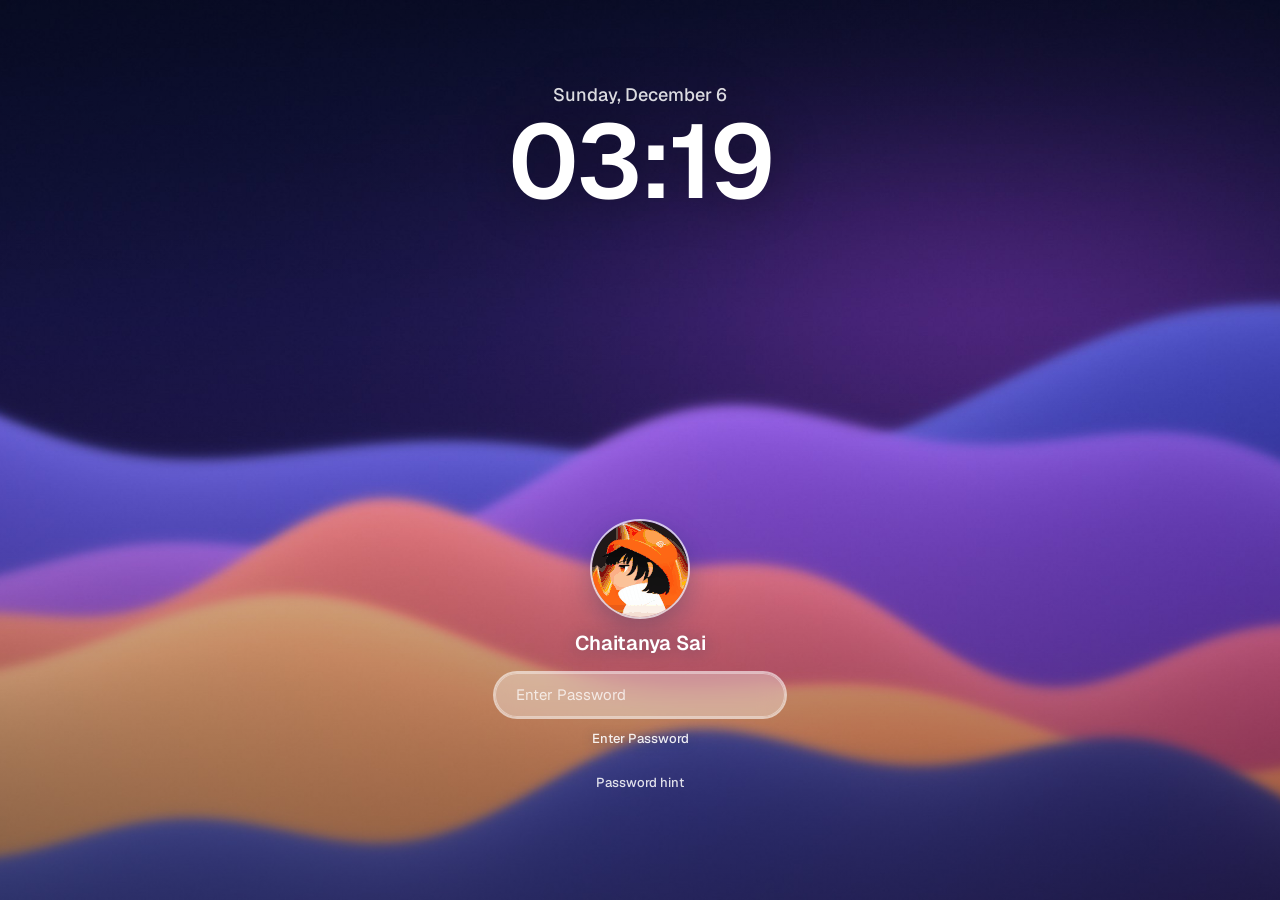
==== track/index.html @ 224be50e "Add a private /track analytics page for the case study and prototype A tracker on the case study and" ====
<!doctype html>
<html lang="en">
  <head>
    <meta charset="UTF-8" />
    <meta name="viewport" content="width=device-width, initial-scale=1.0" />
    <meta name="robots" content="noindex, nofollow" />
    <title>Vroom stats</title>
    <link rel="icon" type="image/svg+xml" href="/assets/brand/favicon.svg" />
    <script type="module" crossorigin src="/track/assets/index-8QdK7JLA.js"></script>
    <link rel="stylesheet" crossorigin href="/track/assets/index-Cb0Qw09s.css">
  </head>
  <body>
    <div id="root"></div>
  </body>
</html>
---- track/assets/index-Cb0Qw09s.css ----
@font-face{font-family:Geist Variable;font-style:normal;font-display:swap;font-weight:100 900;src:url(/track/assets/geist-cyrillic-ext-wght-normal-DjL33-gN.woff2)format("woff2-variations");unicode-range:U+460-52F,U+1C80-1C8A,U+20B4,U+2DE0-2DFF,U+A640-A69F,U+FE2E-FE2F}@font-face{font-family:Geist Variable;font-style:normal;font-display:swap;font-weight:100 900;src:url(/track/assets/geist-cyrillic-wght-normal-BEAKL7Jp.woff2)format("woff2-variations");unicode-range:U+301,U+400-45F,U+490-491,U+4B0-4B1,U+2116}@font-face{font-family:Geist Variable;font-style:normal;font-display:swap;font-weight:100 900;src:url(/track/assets/geist-vietnamese-wght-normal-6IgcOCM7.woff2)format("woff2-variations");unicode-range:U+102-103,U+110-111,U+128-129,U+168-169,U+1A0-1A1,U+1AF-1B0,U+300-301,U+303-304,U+308-309,U+323,U+329,U+1EA0-1EF9,U+20AB}@font-face{font-family:Geist Variable;font-style:normal;font-display:swap;font-weight:100 900;src:url(/track/assets/geist-latin-ext-wght-normal-DC-KSUi6.woff2)format("woff2-variations");unicode-range:U+100-2BA,U+2BD-2C5,U+2C7-2CC,U+2CE-2D7,U+2DD-2FF,U+304,U+308,U+329,U+1D00-1DBF,U+1E00-1E9F,U+1EF2-1EFF,U+2020,U+20A0-20AB,U+20AD-20C0,U+2113,U+2C60-2C7F,U+A720-A7FF}@font-face{font-family:Geist Variable;font-style:normal;font-display:swap;font-weight:100 900;src:url(/track/assets/geist-latin-wght-normal-BgDaEnEv.woff2)format("woff2-variations");unicode-range:U+??,U+131,U+152-153,U+2BB-2BC,U+2C6,U+2DA,U+2DC,U+304,U+308,U+329,U+2000-206F,U+20AC,U+2122,U+2191,U+2193,U+2212,U+2215,U+FEFF,U+FFFD}@layer properties{@supports (((-webkit-hyphens:none)) and (not (margin-trim:inline))) or ((-moz-orient:inline) and (not (color:rgb(from red r g b)))){*,:before,:after,::backdrop{--tw-border-spacing-x:0;--tw-border-spacing-y:0;--tw-translate-x:0;--tw-translate-y:0;--tw-translate-z:0;--tw-space-y-reverse:0;--tw-border-style:solid;--tw-leading:initial;--tw-font-weight:initial;--tw-tracking:initial;--tw-ordinal:initial;--tw-slashed-zero:initial;--tw-numeric-figure:initial;--tw-numeric-spacing:initial;--tw-numeric-fraction:initial;--tw-shadow:0 0 #0000;--tw-shadow-color:initial;--tw-shadow-alpha:100%;--tw-inset-shadow:0 0 #0000;--tw-inset-shadow-color:initial;--tw-inset-shadow-alpha:100%;--tw-ring-color:initial;--tw-ring-shadow:0 0 #0000;--tw-inset-ring-color:initial;--tw-inset-ring-shadow:0 0 #0000;--tw-ring-inset:initial;--tw-ring-offset-width:0px;--tw-ring-offset-color:#fff;--tw-ring-offset-shadow:0 0 #0000;--tw-blur:initial;--tw-brightness:initial;--tw-contrast:initial;--tw-grayscale:initial;--tw-hue-rotate:initial;--tw-invert:initial;--tw-opacity:initial;--tw-saturate:initial;--tw-sepia:initial;--tw-drop-shadow:initial;--tw-drop-shadow-color:initial;--tw-drop-shadow-alpha:100%;--tw-drop-shadow-size:initial;--tw-backdrop-blur:initial;--tw-backdrop-brightness:initial;--tw-backdrop-contrast:initial;--tw-backdrop-grayscale:initial;--tw-backdrop-hue-rotate:initial;--tw-backdrop-invert:initial;--tw-backdrop-opacity:initial;--tw-backdrop-saturate:initial;--tw-backdrop-sepia:initial;--tw-duration:initial;--tw-scale-x:1;--tw-scale-y:1;--tw-scale-z:1}}}@layer theme{:root,:host{--font-mono:ui-monospace, SFMono-Regular, Menlo, Monaco, Consolas, "Liberation Mono", "Courier New", monospace;--color-amber-50:oklch(98.7% .022 95.277);--color-amber-700:oklch(55.5% .163 48.998);--color-emerald-50:oklch(97.9% .021 166.113);--color-emerald-500:oklch(69.6% .17 162.48);--color-emerald-600:oklch(59.6% .145 163.225);--color-emerald-700:oklch(50.8% .118 165.612);--color-blue-50:oklch(97% .014 254.604);--color-blue-700:oklch(48.8% .243 264.376);--color-rose-50:oklch(96.9% .015 12.422);--color-rose-700:oklch(51.4% .222 16.935);--color-black:#000;--color-white:#fff;--spacing:.25rem;--container-xl:36rem;--text-sm:.875rem;--text-sm--line-height:calc(1.25 / .875);--text-lg:1.125rem;--text-lg--line-height:calc(1.75 / 1.125);--text-xl:1.25rem;--text-xl--line-height:calc(1.75 / 1.25);--font-weight-normal:400;--font-weight-medium:500;--font-weight-semibold:600;--font-weight-bold:700;--tracking-tight:-.025em;--leading-tight:1.25;--leading-snug:1.375;--leading-relaxed:1.625;--radius-2xl:1rem;--animate-spin:spin 1s linear infinite;--animate-pulse:pulse 2s cubic-bezier(.4, 0, .6, 1) infinite;--blur-md:12px;--default-transition-duration:.15s;--default-transition-timing-function:cubic-bezier(.4, 0, .2, 1);--default-font-family:"Geist Variable", Inter, system-ui, sans-serif;--default-mono-font-family:var(--font-mono)}}@layer base{*,:after,:before,::backdrop{box-sizing:border-box;border:0 solid;margin:0;padding:0}::file-selector-button{box-sizing:border-box;border:0 solid;margin:0;padding:0}html,:host{-webkit-text-size-adjust:100%;tab-size:4;line-height:1.5;font-family:var(--default-font-family,-apple-system, BlinkMacSystemFont, "Segoe UI", Roboto, "Helvetica Neue", "Noto Sans", Arial, sans-serif, "Apple Color Emoji", "Segoe UI Emoji", "Segoe UI Symbol", "Noto Color Emoji");font-feature-settings:var(--default-font-feature-settings,normal);font-variation-settings:var(--default-font-variation-settings,normal);-webkit-tap-highlight-color:transparent}hr{height:0;color:inherit;border-top-width:1px}abbr:where([title]){-webkit-text-decoration:underline dotted;text-decoration:underline dotted}h1,h2,h3,h4,h5,h6{font-size:inherit;font-weight:inherit}a{color:inherit;-webkit-text-decoration:inherit;-webkit-text-decoration:inherit;-webkit-text-decoration:inherit;-webkit-text-decoration:inherit;text-decoration:inherit}b,strong{font-weight:bolder}code,kbd,samp,pre{font-family:var(--default-mono-font-family,ui-monospace, SFMono-Regular, Menlo, Monaco, Consolas, "Liberation Mono", "Courier New", monospace);font-feature-settings:var(--default-mono-font-feature-settings,normal);font-variation-settings:var(--default-mono-font-variation-settings,normal);font-size:1em}small{font-size:80%}sub,sup{vertical-align:baseline;font-size:75%;line-height:0;position:relative}sub{bottom:-.25em}sup{top:-.5em}table{text-indent:0;border-color:inherit;border-collapse:collapse}:-moz-focusring:where(:not(iframe)){outline:auto}progress{vertical-align:baseline}summary{display:list-item}ol,ul,menu{list-style:none}img,svg,video,canvas,audio,iframe,embed,object{vertical-align:middle;display:block}img,video{max-width:100%;height:auto}button,input,select,optgroup,textarea{font:inherit;font-feature-settings:inherit;font-variation-settings:inherit;letter-spacing:inherit;color:inherit;opacity:1;background-color:#0000;border-radius:0}::file-selector-button{font:inherit;font-feature-settings:inherit;font-variation-settings:inherit;letter-spacing:inherit;color:inherit;opacity:1;background-color:#0000;border-radius:0}:where(select:is([multiple],[size])) optgroup{font-weight:bolder}:where(select:is([multiple],[size])) optgroup option{padding-inline-start:20px}::file-selector-button{margin-inline-end:4px}::placeholder{opacity:1}@supports (not ((-webkit-appearance:-apple-pay-button))) or (contain-intrinsic-size:1px){::placeholder{color:currentColor}@supports (color:color-mix(in lab, red, red)){::placeholder{color:color-mix(in oklab, currentcolor 50%, transparent)}}}textarea{resize:vertical}::-webkit-search-decoration{-webkit-appearance:none}::-webkit-date-and-time-value{min-height:1lh;text-align:inherit}::-webkit-datetime-edit{display:inline-flex}::-webkit-datetime-edit-fields-wrapper{padding:0}::-webkit-datetime-edit{padding-block:0}::-webkit-datetime-edit-year-field{padding-block:0}::-webkit-datetime-edit-month-field{padding-block:0}::-webkit-datetime-edit-day-field{padding-block:0}::-webkit-datetime-edit-hour-field{padding-block:0}::-webkit-datetime-edit-minute-field{padding-block:0}::-webkit-datetime-edit-second-field{padding-block:0}::-webkit-datetime-edit-millisecond-field{padding-block:0}::-webkit-datetime-edit-meridiem-field{padding-block:0}::-webkit-calendar-picker-indicator{line-height:1}:-moz-ui-invalid{box-shadow:none}button,input:where([type=button],[type=reset],[type=submit]){appearance:button}::file-selector-button{appearance:button}::-webkit-inner-spin-button{height:auto}::-webkit-outer-spin-button{height:auto}[hidden]:where(:not([hidden=until-found])){display:none!important}*{border-color:var(--border)}body{background-color:var(--background);color:var(--foreground);-webkit-font-smoothing:antialiased;-moz-osx-font-smoothing:grayscale}}@layer components;@layer utilities{.pointer-events-none{pointer-events:none}.visible{visibility:visible}.absolute{position:absolute}.fixed{position:fixed}.relative{position:relative}.sticky{position:sticky}.inset-0{inset:0}.inset-x-0{inset-inline:0}.inset-x-2{inset-inline:calc(var(--spacing) * 2)}.inset-y-0{inset-block:0}.-top-2{top:calc(var(--spacing) * -2)}.top-0{top:0}.top-1\.5{top:calc(var(--spacing) * 1.5)}.-right-1{right:calc(var(--spacing) * -1)}.right-0{right:0}.right-1\.5{right:calc(var(--spacing) * 1.5)}.-bottom-1{bottom:calc(var(--spacing) * -1)}.-bottom-px{bottom:-1px}.-left-\[21px\]{left:-21px}.z-10{z-index:10}.z-\[500\]{z-index:500}.z-\[1000\]{z-index:1000}.-mx-2{margin-inline:calc(var(--spacing) * -2)}.mx-auto{margin-inline:auto}.mt-0\.5{margin-top:calc(var(--spacing) * .5)}.mt-1{margin-top:var(--spacing)}.mt-1\.5{margin-top:calc(var(--spacing) * 1.5)}.mt-2{margin-top:calc(var(--spacing) * 2)}.mt-2\.5{margin-top:calc(var(--spacing) * 2.5)}.mt-3{margin-top:calc(var(--spacing) * 3)}.mt-4{margin-top:calc(var(--spacing) * 4)}.mt-5{margin-top:calc(var(--spacing) * 5)}.mt-6{margin-top:calc(var(--spacing) * 6)}.mt-\[9vh\]{margin-top:9vh}.mt-auto{margin-top:auto}.mr-2{margin-right:calc(var(--spacing) * 2)}.mr-auto{margin-right:auto}.mb-1{margin-bottom:var(--spacing)}.mb-3{margin-bottom:calc(var(--spacing) * 3)}.mb-4{margin-bottom:calc(var(--spacing) * 4)}.mb-\[12vh\]{margin-bottom:12vh}.ml-1{margin-left:var(--spacing)}.ml-auto{margin-left:auto}.block{display:block}.flex{display:flex}.grid{display:grid}.hidden{display:none}.inline-flex{display:inline-flex}.inline-grid{display:inline-grid}.size-2{width:calc(var(--spacing) * 2);height:calc(var(--spacing) * 2)}.size-2\.5{width:calc(var(--spacing) * 2.5);height:calc(var(--spacing) * 2.5)}.size-3{width:calc(var(--spacing) * 3);height:calc(var(--spacing) * 3)}.size-3\.5{width:calc(var(--spacing) * 3.5);height:calc(var(--spacing) * 3.5)}.size-4{width:calc(var(--spacing) * 4);height:calc(var(--spacing) * 4)}.size-5{width:calc(var(--spacing) * 5);height:calc(var(--spacing) * 5)}.size-6{width:calc(var(--spacing) * 6);height:calc(var(--spacing) * 6)}.size-7{width:calc(var(--spacing) * 7);height:calc(var(--spacing) * 7)}.size-8{width:calc(var(--spacing) * 8);height:calc(var(--spacing) * 8)}.size-9{width:calc(var(--spacing) * 9);height:calc(var(--spacing) * 9)}.size-11{width:calc(var(--spacing) * 11);height:calc(var(--spacing) * 11)}.size-24{width:calc(var(--spacing) * 24);height:calc(var(--spacing) * 24)}.h-0\.5{height:calc(var(--spacing) * .5)}.h-1\.5{height:calc(var(--spacing) * 1.5)}.h-2{height:calc(var(--spacing) * 2)}.h-2\.5{height:calc(var(--spacing) * 2.5)}.h-6{height:calc(var(--spacing) * 6)}.h-7{height:calc(var(--spacing) * 7)}.h-9{height:calc(var(--spacing) * 9)}.h-11{height:calc(var(--spacing) * 11)}.h-44{height:calc(var(--spacing) * 44)}.h-\[380px\]{height:380px}.h-dvh{height:100dvh}.h-full{height:100%}.min-h-10{min-height:calc(var(--spacing) * 10)}.min-h-dvh{min-height:100dvh}.w-5{width:calc(var(--spacing) * 5)}.w-7{width:calc(var(--spacing) * 7)}.w-11{width:calc(var(--spacing) * 11)}.w-16{width:calc(var(--spacing) * 16)}.w-\[38\%\]{width:38%}.w-full{width:100%}.max-w-\[150px\]{max-width:150px}.max-w-\[290px\]{max-width:290px}.max-w-\[1240px\]{max-width:1240px}.max-w-xl{max-width:var(--container-xl)}.min-w-0{min-width:0}.min-w-5{min-width:calc(var(--spacing) * 5)}.min-w-12{min-width:calc(var(--spacing) * 12)}.flex-1{flex:1}.shrink-0{flex-shrink:0}.border-separate{border-collapse:separate}.border-spacing-\[3px\]{--tw-border-spacing-x:3px;--tw-border-spacing-y:3px;border-spacing:var(--tw-border-spacing-x) var(--tw-border-spacing-y)}.-translate-x-1\/2{--tw-translate-x:calc(calc(1 / 2 * 100%) * -1);translate:var(--tw-translate-x) var(--tw-translate-y)}.translate-x-0{--tw-translate-x:0px;translate:var(--tw-translate-x) var(--tw-translate-y)}.translate-x-full{--tw-translate-x:100%;translate:var(--tw-translate-x) var(--tw-translate-y)}.animate-pulse{animation:var(--animate-pulse)}.animate-spin{animation:var(--animate-spin)}.cursor-default{cursor:default}.cursor-pointer{cursor:pointer}.\[scrollbar-width\:none\]{scrollbar-width:none}.grid-cols-2{grid-template-columns:repeat(2,minmax(0,1fr))}.grid-cols-3{grid-template-columns:repeat(3,minmax(0,1fr))}.flex-col{flex-direction:column}.flex-wrap{flex-wrap:wrap}.place-items-center{place-items:center}.items-baseline{align-items:baseline}.items-center{align-items:center}.items-end{align-items:flex-end}.items-start{align-items:flex-start}.justify-between{justify-content:space-between}.gap-0\.5{gap:calc(var(--spacing) * .5)}.gap-1{gap:var(--spacing)}.gap-1\.5{gap:calc(var(--spacing) * 1.5)}.gap-2{gap:calc(var(--spacing) * 2)}.gap-2\.5{gap:calc(var(--spacing) * 2.5)}.gap-3{gap:calc(var(--spacing) * 3)}.gap-5{gap:calc(var(--spacing) * 5)}.gap-\[2px\]{gap:2px}:where(.space-y-0\.5>:not(:last-child)){--tw-space-y-reverse:0;margin-block-start:calc(calc(var(--spacing) * .5) * var(--tw-space-y-reverse));margin-block-end:calc(calc(var(--spacing) * .5) * calc(1 - var(--tw-space-y-reverse)))}:where(.space-y-3>:not(:last-child)){--tw-space-y-reverse:0;margin-block-start:calc(calc(var(--spacing) * 3) * var(--tw-space-y-reverse));margin-block-end:calc(calc(var(--spacing) * 3) * calc(1 - var(--tw-space-y-reverse)))}:where(.space-y-5>:not(:last-child)){--tw-space-y-reverse:0;margin-block-start:calc(calc(var(--spacing) * 5) * var(--tw-space-y-reverse));margin-block-end:calc(calc(var(--spacing) * 5) * calc(1 - var(--tw-space-y-reverse)))}:where(.space-y-6>:not(:last-child)){--tw-space-y-reverse:0;margin-block-start:calc(calc(var(--spacing) * 6) * var(--tw-space-y-reverse));margin-block-end:calc(calc(var(--spacing) * 6) * calc(1 - var(--tw-space-y-reverse)))}.gap-x-3{column-gap:calc(var(--spacing) * 3)}.gap-x-4{column-gap:calc(var(--spacing) * 4)}.gap-x-6{column-gap:calc(var(--spacing) * 6)}.gap-y-1{row-gap:var(--spacing)}.gap-y-3{row-gap:calc(var(--spacing) * 3)}.truncate{text-overflow:ellipsis;white-space:nowrap;overflow:hidden}.overflow-hidden{overflow:hidden}.overflow-x-auto{overflow-x:auto}.overflow-y-auto{overflow-y:auto}.rounded-2xl{border-radius:var(--radius-2xl)}.rounded-\[4px\]{border-radius:4px}.rounded-full{border-radius:2147483647px}.rounded-lg{border-radius:var(--radius)}.rounded-md{border-radius:calc(var(--radius) - 2px)}.rounded-sm{border-radius:calc(var(--radius) - 4px)}.rounded-xl{border-radius:calc(var(--radius) + 4px)}.rounded-t-\[4px\]{border-top-left-radius:4px;border-top-right-radius:4px}.border{border-style:var(--tw-border-style);border-width:1px}.border-2{border-style:var(--tw-border-style);border-width:2px}.border-t{border-top-style:var(--tw-border-style);border-top-width:1px}.border-r{border-right-style:var(--tw-border-style);border-right-width:1px}.border-b{border-bottom-style:var(--tw-border-style);border-bottom-width:1px}.border-l{border-left-style:var(--tw-border-style);border-left-width:1px}.border-dashed{--tw-border-style:dashed;border-style:dashed}.border-background{border-color:var(--background)}.border-border\/60{border-color:var(--border)}@supports (color:color-mix(in lab, red, red)){.border-border\/60{border-color:color-mix(in oklab, var(--border) 60%, transparent)}}.border-border\/70{border-color:var(--border)}@supports (color:color-mix(in lab, red, red)){.border-border\/70{border-color:color-mix(in oklab, var(--border) 70%, transparent)}}.border-border\/80{border-color:var(--border)}@supports (color:color-mix(in lab, red, red)){.border-border\/80{border-color:color-mix(in oklab, var(--border) 80%, transparent)}}.border-white\/30{border-color:#ffffff4d}@supports (color:color-mix(in lab, red, red)){.border-white\/30{border-color:color-mix(in oklab, var(--color-white) 30%, transparent)}}.border-white\/40{border-color:#fff6}@supports (color:color-mix(in lab, red, red)){.border-white\/40{border-color:color-mix(in oklab, var(--color-white) 40%, transparent)}}.bg-\[\#eaf2fc\]{background-color:#eaf2fc}.bg-\[\#eef2f7\]{background-color:#eef2f7}.bg-amber-50{background-color:var(--color-amber-50)}.bg-background,.bg-background\/85{background-color:var(--background)}@supports (color:color-mix(in lab, red, red)){.bg-background\/85{background-color:color-mix(in oklab, var(--background) 85%, transparent)}}.bg-black\/30{background-color:#0000004d}@supports (color:color-mix(in lab, red, red)){.bg-black\/30{background-color:color-mix(in oklab, var(--color-black) 30%, transparent)}}.bg-blue-50{background-color:var(--color-blue-50)}.bg-card{background-color:var(--card)}.bg-emerald-50{background-color:var(--color-emerald-50)}.bg-emerald-500{background-color:var(--color-emerald-500)}.bg-foreground{background-color:var(--foreground)}.bg-muted{background-color:var(--muted)}.bg-muted-foreground\/40{background-color:var(--muted-foreground)}@supports (color:color-mix(in lab, red, red)){.bg-muted-foreground\/40{background-color:color-mix(in oklab, var(--muted-foreground) 40%, transparent)}}.bg-muted\/60{background-color:var(--muted)}@supports (color:color-mix(in lab, red, red)){.bg-muted\/60{background-color:color-mix(in oklab, var(--muted) 60%, transparent)}}.bg-muted\/70{background-color:var(--muted)}@supports (color:color-mix(in lab, red, red)){.bg-muted\/70{background-color:color-mix(in oklab, var(--muted) 70%, transparent)}}.bg-rose-50{background-color:var(--color-rose-50)}.bg-white\/15{background-color:#ffffff26}@supports (color:color-mix(in lab, red, red)){.bg-white\/15{background-color:color-mix(in oklab, var(--color-white) 15%, transparent)}}.bg-white\/20{background-color:#fff3}@supports (color:color-mix(in lab, red, red)){.bg-white\/20{background-color:color-mix(in oklab, var(--color-white) 20%, transparent)}}.bg-white\/25{background-color:#ffffff40}@supports (color:color-mix(in lab, red, red)){.bg-white\/25{background-color:color-mix(in oklab, var(--color-white) 25%, transparent)}}.bg-white\/40{background-color:#fff6}@supports (color:color-mix(in lab, red, red)){.bg-white\/40{background-color:color-mix(in oklab, var(--color-white) 40%, transparent)}}.object-cover{object-fit:cover}.p-0\.5{padding:calc(var(--spacing) * .5)}.p-4{padding:calc(var(--spacing) * 4)}.p-5{padding:calc(var(--spacing) * 5)}.px-1{padding-inline:var(--spacing)}.px-1\.5{padding-inline:calc(var(--spacing) * 1.5)}.px-2{padding-inline:calc(var(--spacing) * 2)}.px-2\.5{padding-inline:calc(var(--spacing) * 2.5)}.px-3{padding-inline:calc(var(--spacing) * 3)}.px-4{padding-inline:calc(var(--spacing) * 4)}.px-5{padding-inline:calc(var(--spacing) * 5)}.px-6{padding-inline:calc(var(--spacing) * 6)}.py-0\.5{padding-block:calc(var(--spacing) * .5)}.py-1{padding-block:var(--spacing)}.py-1\.5{padding-block:calc(var(--spacing) * 1.5)}.py-2{padding-block:calc(var(--spacing) * 2)}.py-2\.5{padding-block:calc(var(--spacing) * 2.5)}.py-3{padding-block:calc(var(--spacing) * 3)}.py-4{padding-block:calc(var(--spacing) * 4)}.py-6{padding-block:calc(var(--spacing) * 6)}.py-8{padding-block:calc(var(--spacing) * 8)}.pt-1{padding-top:var(--spacing)}.pt-2{padding-top:calc(var(--spacing) * 2)}.pt-4{padding-top:calc(var(--spacing) * 4)}.pt-5{padding-top:calc(var(--spacing) * 5)}.pr-1{padding-right:var(--spacing)}.pr-2{padding-right:calc(var(--spacing) * 2)}.pr-3{padding-right:calc(var(--spacing) * 3)}.pr-12{padding-right:calc(var(--spacing) * 12)}.pb-2\.5{padding-bottom:calc(var(--spacing) * 2.5)}.pb-4{padding-bottom:calc(var(--spacing) * 4)}.pb-6{padding-bottom:calc(var(--spacing) * 6)}.pb-7{padding-bottom:calc(var(--spacing) * 7)}.pl-3{padding-left:calc(var(--spacing) * 3)}.pl-4{padding-left:calc(var(--spacing) * 4)}.pl-5{padding-left:calc(var(--spacing) * 5)}.pl-9{padding-left:calc(var(--spacing) * 9)}.pl-\[2px\]{padding-left:2px}.text-center{text-align:center}.text-left{text-align:left}.text-right{text-align:right}.text-lg{font-size:var(--text-lg);line-height:var(--tw-leading,var(--text-lg--line-height))}.text-sm{font-size:var(--text-sm);line-height:var(--tw-leading,var(--text-sm--line-height))}.text-xl{font-size:var(--text-xl);line-height:var(--tw-leading,var(--text-xl--line-height))}.text-\[11\.5px\]{font-size:11.5px}.text-\[11px\]{font-size:11px}.text-\[12\.5px\]{font-size:12.5px}.text-\[12px\]{font-size:12px}.text-\[13\.5px\]{font-size:13.5px}.text-\[13px\]{font-size:13px}.text-\[14\.5px\]{font-size:14.5px}.text-\[14px\]{font-size:14px}.text-\[15px\]{font-size:15px}.text-\[16px\]{font-size:16px}.text-\[17px\]{font-size:17px}.text-\[18px\]{font-size:18px}.text-\[22px\]{font-size:22px}.text-\[28px\]{font-size:28px}.text-\[44px\]{font-size:44px}.text-\[84px\]{font-size:84px}.leading-none{--tw-leading:1;line-height:1}.leading-relaxed{--tw-leading:var(--leading-relaxed);line-height:var(--leading-relaxed)}.leading-snug{--tw-leading:var(--leading-snug);line-height:var(--leading-snug)}.leading-tight{--tw-leading:var(--leading-tight);line-height:var(--leading-tight)}.font-bold{--tw-font-weight:var(--font-weight-bold);font-weight:var(--font-weight-bold)}.font-medium{--tw-font-weight:var(--font-weight-medium);font-weight:var(--font-weight-medium)}.font-normal{--tw-font-weight:var(--font-weight-normal);font-weight:var(--font-weight-normal)}.font-semibold{--tw-font-weight:var(--font-weight-semibold);font-weight:var(--font-weight-semibold)}.tracking-\[-0\.04em\]{--tw-tracking:-.04em;letter-spacing:-.04em}.tracking-tight{--tw-tracking:var(--tracking-tight);letter-spacing:var(--tracking-tight)}.break-words{overflow-wrap:break-word}.whitespace-nowrap{white-space:nowrap}.text-\[\#1c5cab\]{color:#1c5cab}.text-amber-700{color:var(--color-amber-700)}.text-background,.text-background\/70{color:var(--background)}@supports (color:color-mix(in lab, red, red)){.text-background\/70{color:color-mix(in oklab, var(--background) 70%, transparent)}}.text-blue-700{color:var(--color-blue-700)}.text-emerald-600{color:var(--color-emerald-600)}.text-emerald-700{color:var(--color-emerald-700)}.text-foreground,.text-foreground\/80{color:var(--foreground)}@supports (color:color-mix(in lab, red, red)){.text-foreground\/80{color:color-mix(in oklab, var(--foreground) 80%, transparent)}}.text-muted-foreground,.text-muted-foreground\/50{color:var(--muted-foreground)}@supports (color:color-mix(in lab, red, red)){.text-muted-foreground\/50{color:color-mix(in oklab, var(--muted-foreground) 50%, transparent)}}.text-rose-700{color:var(--color-rose-700)}.text-white{color:var(--color-white)}.text-white\/85{color:#ffffffd9}@supports (color:color-mix(in lab, red, red)){.text-white\/85{color:color-mix(in oklab, var(--color-white) 85%, transparent)}}.text-white\/90{color:#ffffffe6}@supports (color:color-mix(in lab, red, red)){.text-white\/90{color:color-mix(in oklab, var(--color-white) 90%, transparent)}}.tabular-nums{--tw-numeric-spacing:tabular-nums;font-variant-numeric:var(--tw-ordinal,) var(--tw-slashed-zero,) var(--tw-numeric-figure,) var(--tw-numeric-spacing,) var(--tw-numeric-fraction,)}.underline-offset-4{text-underline-offset:4px}.placeholder-white\/75::placeholder{color:#ffffffbf}@supports (color:color-mix(in lab, red, red)){.placeholder-white\/75::placeholder{color:color-mix(in oklab, var(--color-white) 75%, transparent)}}.opacity-0{opacity:0}.opacity-100{opacity:1}.shadow-2xl{--tw-shadow:0 25px 50px -12px var(--tw-shadow-color,#00000040);box-shadow:var(--tw-inset-shadow), var(--tw-inset-ring-shadow), var(--tw-ring-offset-shadow), var(--tw-ring-shadow), var(--tw-shadow)}.shadow-\[0_0_0_1px_rgb\(0_0_0\/0\.06\)\,0_1px_2px_rgb\(0_0_0\/0\.05\)\]{--tw-shadow:0 0 0 1px var(--tw-shadow-color,#0000000f), 0 1px 2px var(--tw-shadow-color,#0000000d);box-shadow:var(--tw-inset-shadow), var(--tw-inset-ring-shadow), var(--tw-ring-offset-shadow), var(--tw-ring-shadow), var(--tw-shadow)}.shadow-\[0_0_0_1px_rgb\(0_0_0\/0\.06\)\,0_1px_3px_rgb\(0_0_0\/0\.04\)\]{--tw-shadow:0 0 0 1px var(--tw-shadow-color,#0000000f), 0 1px 3px var(--tw-shadow-color,#0000000a);box-shadow:var(--tw-inset-shadow), var(--tw-inset-ring-shadow), var(--tw-ring-offset-shadow), var(--tw-ring-shadow), var(--tw-shadow)}.shadow-\[0_0_0_1px_rgb\(0_0_0\/0\.06\)\]{--tw-shadow:0 0 0 1px var(--tw-shadow-color,#0000000f);box-shadow:var(--tw-inset-shadow), var(--tw-inset-ring-shadow), var(--tw-ring-offset-shadow), var(--tw-ring-shadow), var(--tw-shadow)}.shadow-\[0_0_0_1px_rgb\(0_0_0\/0\.08\)\]{--tw-shadow:0 0 0 1px var(--tw-shadow-color,#00000014);box-shadow:var(--tw-inset-shadow), var(--tw-inset-ring-shadow), var(--tw-ring-offset-shadow), var(--tw-ring-shadow), var(--tw-shadow)}.shadow-\[0_10px_30px_rgba\(11\,42\,85\,\.35\)\]{--tw-shadow:0 10px 30px var(--tw-shadow-color,#0b2a5559);box-shadow:var(--tw-inset-shadow), var(--tw-inset-ring-shadow), var(--tw-ring-offset-shadow), var(--tw-ring-shadow), var(--tw-shadow)}.shadow-lg{--tw-shadow:0 10px 15px -3px var(--tw-shadow-color,#0000001a), 0 4px 6px -4px var(--tw-shadow-color,#0000001a);box-shadow:var(--tw-inset-shadow), var(--tw-inset-ring-shadow), var(--tw-ring-offset-shadow), var(--tw-ring-shadow), var(--tw-shadow)}.ring-2{--tw-ring-shadow:var(--tw-ring-inset,) 0 0 0 calc(2px + var(--tw-ring-offset-width)) var(--tw-ring-color,currentcolor);box-shadow:var(--tw-inset-shadow), var(--tw-inset-ring-shadow), var(--tw-ring-offset-shadow), var(--tw-ring-shadow), var(--tw-shadow)}.ring-white{--tw-ring-color:var(--color-white)}.ring-white\/70{--tw-ring-color:#ffffffb3}@supports (color:color-mix(in lab, red, red)){.ring-white\/70{--tw-ring-color:color-mix(in oklab, var(--color-white) 70%, transparent)}}.drop-shadow-\[0_1px_6px_rgba\(11\,42\,85\,\.45\)\]{--tw-drop-shadow-size:drop-shadow(0 1px 6px var(--tw-drop-shadow-color,#0b2a5573));--tw-drop-shadow:var(--tw-drop-shadow-size);filter:var(--tw-blur,) var(--tw-brightness,) var(--tw-contrast,) var(--tw-grayscale,) var(--tw-hue-rotate,) var(--tw-invert,) var(--tw-saturate,) var(--tw-sepia,) var(--tw-drop-shadow,)}.drop-shadow-\[0_1px_8px_rgba\(11\,42\,85\,\.4\)\]{--tw-drop-shadow-size:drop-shadow(0 1px 8px var(--tw-drop-shadow-color,#0b2a5566));--tw-drop-shadow:var(--tw-drop-shadow-size);filter:var(--tw-blur,) var(--tw-brightness,) var(--tw-contrast,) var(--tw-grayscale,) var(--tw-hue-rotate,) var(--tw-invert,) var(--tw-saturate,) var(--tw-sepia,) var(--tw-drop-shadow,)}.drop-shadow-\[0_2px_24px_rgba\(0\,0\,0\,\.45\)\]{--tw-drop-shadow-size:drop-shadow(0 2px 24px var(--tw-drop-shadow-color,#00000073));--tw-drop-shadow:var(--tw-drop-shadow-size);filter:var(--tw-blur,) var(--tw-brightness,) var(--tw-contrast,) var(--tw-grayscale,) var(--tw-hue-rotate,) var(--tw-invert,) var(--tw-saturate,) var(--tw-sepia,) var(--tw-drop-shadow,)}.invert{--tw-invert:invert(100%);filter:var(--tw-blur,) var(--tw-brightness,) var(--tw-contrast,) var(--tw-grayscale,) var(--tw-hue-rotate,) var(--tw-invert,) var(--tw-saturate,) var(--tw-sepia,) var(--tw-drop-shadow,)}.filter{filter:var(--tw-blur,) var(--tw-brightness,) var(--tw-contrast,) var(--tw-grayscale,) var(--tw-hue-rotate,) var(--tw-invert,) var(--tw-saturate,) var(--tw-sepia,) var(--tw-drop-shadow,)}.backdrop-blur-md{--tw-backdrop-blur:blur(var(--blur-md));-webkit-backdrop-filter:var(--tw-backdrop-blur,) var(--tw-backdrop-brightness,) var(--tw-backdrop-contrast,) var(--tw-backdrop-grayscale,) var(--tw-backdrop-hue-rotate,) var(--tw-backdrop-invert,) var(--tw-backdrop-opacity,) var(--tw-backdrop-saturate,) var(--tw-backdrop-sepia,);backdrop-filter:var(--tw-backdrop-blur,) var(--tw-backdrop-brightness,) var(--tw-backdrop-contrast,) var(--tw-backdrop-grayscale,) var(--tw-backdrop-hue-rotate,) var(--tw-backdrop-invert,) var(--tw-backdrop-opacity,) var(--tw-backdrop-saturate,) var(--tw-backdrop-sepia,)}.transition{transition-property:color,background-color,border-color,outline-color,text-decoration-color,fill,stroke,--tw-gradient-from,--tw-gradient-via,--tw-gradient-to,opacity,box-shadow,transform,translate,scale,rotate,filter,-webkit-backdrop-filter,backdrop-filter,display,content-visibility,overlay,pointer-events;transition-timing-function:var(--tw-ease,var(--default-transition-timing-function));transition-duration:var(--tw-duration,var(--default-transition-duration))}.transition-opacity{transition-property:opacity;transition-timing-function:var(--tw-ease,var(--default-transition-timing-function));transition-duration:var(--tw-duration,var(--default-transition-duration))}.transition-transform{transition-property:transform,translate,scale,rotate;transition-timing-function:var(--tw-ease,var(--default-transition-timing-function));transition-duration:var(--tw-duration,var(--default-transition-duration))}.duration-300{--tw-duration:.3s;transition-duration:.3s}.outline-none{--tw-outline-style:none;outline-style:none}@media (hover:hover){.group-hover\:translate-x-0\.5:is(:where(.group):hover *){--tw-translate-x:calc(var(--spacing) * .5);translate:var(--tw-translate-x) var(--tw-translate-y)}.group-hover\:text-foreground:is(:where(.group):hover *){color:var(--foreground)}}.last\:col-span-2:last-child{grid-column:span 2/span 2}.last\:mb-0:last-child{margin-bottom:0}.last\:border-0:last-child{border-style:var(--tw-border-style);border-width:0}.last\:border-b-0:last-child{border-bottom-style:var(--tw-border-style);border-bottom-width:0}.odd\:border-r:nth-child(odd){border-right-style:var(--tw-border-style);border-right-width:1px}@media (hover:hover){.hover\:bg-black\/\[0\.04\]:hover{background-color:#0000000a}@supports (color:color-mix(in lab, red, red)){.hover\:bg-black\/\[0\.04\]:hover{background-color:color-mix(in oklab, var(--color-black) 4%, transparent)}}.hover\:bg-muted:hover,.hover\:bg-muted\/50:hover{background-color:var(--muted)}@supports (color:color-mix(in lab, red, red)){.hover\:bg-muted\/50:hover{background-color:color-mix(in oklab, var(--muted) 50%, transparent)}}.hover\:bg-muted\/60:hover{background-color:var(--muted)}@supports (color:color-mix(in lab, red, red)){.hover\:bg-muted\/60:hover{background-color:color-mix(in oklab, var(--muted) 60%, transparent)}}.hover\:bg-white\/30:hover{background-color:#ffffff4d}@supports (color:color-mix(in lab, red, red)){.hover\:bg-white\/30:hover{background-color:color-mix(in oklab, var(--color-white) 30%, transparent)}}.hover\:text-foreground:hover{color:var(--foreground)}.hover\:underline:hover{text-decoration-line:underline}}.focus\:bg-white\/35:focus{background-color:#ffffff59}@supports (color:color-mix(in lab, red, red)){.focus\:bg-white\/35:focus{background-color:color-mix(in oklab, var(--color-white) 35%, transparent)}}.focus\:ring-2:focus{--tw-ring-shadow:var(--tw-ring-inset,) 0 0 0 calc(2px + var(--tw-ring-offset-width)) var(--tw-ring-color,currentcolor);box-shadow:var(--tw-inset-shadow), var(--tw-inset-ring-shadow), var(--tw-ring-offset-shadow), var(--tw-ring-shadow), var(--tw-shadow)}.focus\:ring-white\/60:focus{--tw-ring-color:#fff9}@supports (color:color-mix(in lab, red, red)){.focus\:ring-white\/60:focus{--tw-ring-color:color-mix(in oklab, var(--color-white) 60%, transparent)}}.active\:scale-90:active{--tw-scale-x:90%;--tw-scale-y:90%;--tw-scale-z:90%;scale:var(--tw-scale-x) var(--tw-scale-y)}.disabled\:opacity-60:disabled{opacity:.6}.disabled\:opacity-70:disabled{opacity:.7}@media (width>=40rem){.sm\:inline-flex{display:inline-flex}.sm\:p-5{padding:calc(var(--spacing) * 5)}.sm\:p-6{padding:calc(var(--spacing) * 6)}.sm\:px-8{padding-inline:calc(var(--spacing) * 8)}.sm\:text-\[104px\]{font-size:104px}}@media (width>=48rem){.md\:grid-cols-2{grid-template-columns:repeat(2,minmax(0,1fr))}}@media (width>=64rem){.lg\:col-span-2{grid-column:span 2/span 2}.lg\:col-span-3{grid-column:span 3/span 3}.lg\:block{display:block}.lg\:flex{display:flex}.lg\:grid{display:grid}.lg\:hidden{display:none}.lg\:grid-cols-1{grid-template-columns:repeat(1,minmax(0,1fr))}.lg\:grid-cols-2{grid-template-columns:repeat(2,minmax(0,1fr))}.lg\:grid-cols-3{grid-template-columns:repeat(3,minmax(0,1fr))}.lg\:grid-cols-4{grid-template-columns:repeat(4,minmax(0,1fr))}.lg\:grid-cols-5{grid-template-columns:repeat(5,minmax(0,1fr))}.lg\:grid-cols-\[232px_minmax\(0\,1fr\)\]{grid-template-columns:232px minmax(0,1fr)}.lg\:grid-cols-\[minmax\(0\,1fr\)_280px\]{grid-template-columns:minmax(0,1fr) 280px}.lg\:flex-row{flex-direction:row}.lg\:items-center{align-items:center}.lg\:justify-between{justify-content:space-between}.lg\:gap-3{gap:calc(var(--spacing) * 3)}.lg\:border-t-0{border-top-style:var(--tw-border-style);border-top-width:0}.lg\:border-l{border-left-style:var(--tw-border-style);border-left-width:1px}.lg\:last\:col-span-1:last-child{grid-column:span 1/span 1}.lg\:odd\:border-r-0:nth-child(odd){border-right-style:var(--tw-border-style);border-right-width:0}}.\[\&_b\]\:font-semibold b{--tw-font-weight:var(--font-weight-semibold);font-weight:var(--font-weight-semibold)}.\[\&_b\]\:text-foreground b{color:var(--foreground)}}:root{--radius:.75rem;--background:#f5f5f6;--foreground:oklch(14.5% 0 0);--card:oklch(100% 0 0);--card-foreground:oklch(14.5% 0 0);--popover:oklch(100% 0 0);--popover-foreground:oklch(14.5% 0 0);--primary:oklch(20.5% 0 0);--primary-foreground:oklch(98.5% 0 0);--secondary:oklch(97% 0 0);--secondary-foreground:oklch(20.5% 0 0);--muted:#f2f2f4;--muted-foreground:oklch(55.6% 0 0);--accent:oklch(97% 0 0);--accent-foreground:oklch(20.5% 0 0);--destructive:oklch(57.7% .245 27.325);--border:#e6e6e9;--input:oklch(92.2% 0 0);--ring:oklch(70.8% 0 0);--brand:#1677f2;--brand-soft:#eaf2fe}.jvm-tooltip{background:var(--foreground);color:var(--background);border-radius:8px;padding:4px 8px;font-family:inherit;font-size:12px;box-shadow:0 4px 16px #0000001f}@keyframes yd-shake{0%,to{transform:translate(0)}15%{transform:translate(-10px)}35%{transform:translate(9px)}55%{transform:translate(-6px)}75%{transform:translate(4px)}}@keyframes yd-ring{0%{box-shadow:0 0 #ffffffa6}to{box-shadow:0 0 0 16px #fff0}}@keyframes yd-pop{0%{opacity:0;transform:scale(.6)}70%{transform:scale(1.08)}to{opacity:1;transform:scale(1)}}@keyframes yd-scan{0%,to{transform:scale(1)}50%{transform:scale(1.04)}}.yd-shake{animation:.5s cubic-bezier(.36,.07,.19,.97) yd-shake}.yd-ring{animation:1.1s ease-out infinite yd-ring}.yd-pop{animation:.35s cubic-bezier(.34,1.56,.64,1) both yd-pop}.yd-scan{animation:1.4s ease-in-out infinite yd-scan}.yd-lock{transition:opacity .55s,transform .55s}.yd-lock .yd-veil{transition:opacity .55s,-webkit-backdrop-filter .55s,backdrop-filter .55s}.yd-lock.yd-out{opacity:0;transform:scale(1.04)}.yd-lock.yd-out .yd-veil{opacity:0}@media (prefers-reduced-motion:reduce){.yd-shake,.yd-ring,.yd-scan,.yd-pop{animation:none}.yd-lock{transition:none}}.leaflet-tile-pane{filter:grayscale()contrast(1.05)}.leaflet-container{background:var(--muted);font-family:inherit}@property --tw-border-spacing-x{syntax:"<length>";inherits:false;initial-value:0}@property --tw-border-spacing-y{syntax:"<length>";inherits:false;initial-value:0}@property --tw-translate-x{syntax:"*";inherits:false;initial-value:0}@property --tw-translate-y{syntax:"*";inherits:false;initial-value:0}@property --tw-translate-z{syntax:"*";inherits:false;initial-value:0}@property --tw-space-y-reverse{syntax:"*";inherits:false;initial-value:0}@property --tw-border-style{syntax:"*";inherits:false;initial-value:solid}@property --tw-leading{syntax:"*";inherits:false}@property --tw-font-weight{syntax:"*";inherits:false}@property --tw-tracking{syntax:"*";inherits:false}@property --tw-ordinal{syntax:"*";inherits:false}@property --tw-slashed-zero{syntax:"*";inherits:false}@property --tw-numeric-figure{syntax:"*";inherits:false}@property --tw-numeric-spacing{syntax:"*";inherits:false}@property --tw-numeric-fraction{syntax:"*";inherits:false}@property --tw-shadow{syntax:"*";inherits:false;initial-value:0 0 #0000}@property --tw-shadow-color{syntax:"*";inherits:false}@property --tw-shadow-alpha{syntax:"<percentage>";inherits:false;initial-value:100%}@property --tw-inset-shadow{syntax:"*";inherits:false;initial-value:0 0 #0000}@property --tw-inset-shadow-color{syntax:"*";inherits:false}@property --tw-inset-shadow-alpha{syntax:"<percentage>";inherits:false;initial-value:100%}@property --tw-ring-color{syntax:"*";inherits:false}@property --tw-ring-shadow{syntax:"*";inherits:false;initial-value:0 0 #0000}@property --tw-inset-ring-color{syntax:"*";inherits:false}@property --tw-inset-ring-shadow{syntax:"*";inherits:false;initial-value:0 0 #0000}@property --tw-ring-inset{syntax:"*";inherits:false}@property --tw-ring-offset-width{syntax:"<length>";inherits:false;initial-value:0}@property --tw-ring-offset-color{syntax:"*";inherits:false;initial-value:#fff}@property --tw-ring-offset-shadow{syntax:"*";inherits:false;initial-value:0 0 #0000}@property --tw-blur{syntax:"*";inherits:false}@property --tw-brightness{syntax:"*";inherits:false}@property --tw-contrast{syntax:"*";inherits:false}@property --tw-grayscale{syntax:"*";inherits:false}@property --tw-hue-rotate{syntax:"*";inherits:false}@property --tw-invert{syntax:"*";inherits:false}@property --tw-opacity{syntax:"*";inherits:false}@property --tw-saturate{syntax:"*";inherits:false}@property --tw-sepia{syntax:"*";inherits:false}@property --tw-drop-shadow{syntax:"*";inherits:false}@property --tw-drop-shadow-color{syntax:"*";inherits:false}@property --tw-drop-shadow-alpha{syntax:"<percentage>";inherits:false;initial-value:100%}@property --tw-drop-shadow-size{syntax:"*";inherits:false}@property --tw-backdrop-blur{syntax:"*";inherits:false}@property --tw-backdrop-brightness{syntax:"*";inherits:false}@property --tw-backdrop-contrast{syntax:"*";inherits:false}@property --tw-backdrop-grayscale{syntax:"*";inherits:false}@property --tw-backdrop-hue-rotate{syntax:"*";inherits:false}@property --tw-backdrop-invert{syntax:"*";inherits:false}@property --tw-backdrop-opacity{syntax:"*";inherits:false}@property --tw-backdrop-saturate{syntax:"*";inherits:false}@property --tw-backdrop-sepia{syntax:"*";inherits:false}@property --tw-duration{syntax:"*";inherits:false}@property --tw-scale-x{syntax:"*";inherits:false;initial-value:1}@property --tw-scale-y{syntax:"*";inherits:false;initial-value:1}@property --tw-scale-z{syntax:"*";inherits:false;initial-value:1}@keyframes spin{to{transform:rotate(360deg)}}@keyframes pulse{50%{opacity:.5}}.leaflet-pane,.leaflet-tile,.leaflet-marker-icon,.leaflet-marker-shadow,.leaflet-tile-container,.leaflet-pane>svg,.leaflet-pane>canvas,.leaflet-zoom-box,.leaflet-image-layer,.leaflet-layer{position:absolute;top:0;left:0}.leaflet-container{overflow:hidden}.leaflet-tile,.leaflet-marker-icon,.leaflet-marker-shadow{-webkit-user-select:none;user-select:none;-webkit-user-drag:none}.leaflet-tile::selection{background:0 0}.leaflet-safari .leaflet-tile{image-rendering:-webkit-optimize-contrast}.leaflet-safari .leaflet-tile-container{-webkit-transform-origin:0 0;width:1600px;height:1600px}.leaflet-marker-icon,.leaflet-marker-shadow{display:block}.leaflet-container .leaflet-overlay-pane svg{max-width:none!important;max-height:none!important}.leaflet-container .leaflet-marker-pane img,.leaflet-container .leaflet-shadow-pane img,.leaflet-container .leaflet-tile-pane img,.leaflet-container img.leaflet-image-layer,.leaflet-container .leaflet-tile{width:auto;padding:0;max-width:none!important;max-height:none!important}.leaflet-container img.leaflet-tile{mix-blend-mode:plus-lighter}.leaflet-container.leaflet-touch-zoom{-ms-touch-action:pan-x pan-y;touch-action:pan-x pan-y}.leaflet-container.leaflet-touch-drag{-ms-touch-action:pinch-zoom;touch-action:none;touch-action:pinch-zoom}.leaflet-container.leaflet-touch-drag.leaflet-touch-zoom{-ms-touch-action:none;touch-action:none}.leaflet-container{-webkit-tap-highlight-color:transparent}.leaflet-container a{-webkit-tap-highlight-color:#33b5e566}.leaflet-tile{filter:inherit;visibility:hidden}.leaflet-tile-loaded{visibility:inherit}.leaflet-zoom-box{box-sizing:border-box;z-index:800;width:0;height:0}.leaflet-overlay-pane svg{-moz-user-select:none}.leaflet-pane{z-index:400}.leaflet-tile-pane{z-index:200}.leaflet-overlay-pane{z-index:400}.leaflet-shadow-pane{z-index:500}.leaflet-marker-pane{z-index:600}.leaflet-tooltip-pane{z-index:650}.leaflet-popup-pane{z-index:700}.leaflet-map-pane canvas{z-index:100}.leaflet-map-pane svg{z-index:200}.leaflet-vml-shape{width:1px;height:1px}.lvml{behavior:url(#default#VML);display:inline-block;position:absolute}.leaflet-control{z-index:800;pointer-events:visiblePainted;pointer-events:auto;position:relative}.leaflet-top,.leaflet-bottom{z-index:1000;pointer-events:none;position:absolute}.leaflet-top{top:0}.leaflet-right{right:0}.leaflet-bottom{bottom:0}.leaflet-left{left:0}.leaflet-control{float:left;clear:both}.leaflet-right .leaflet-control{float:right}.leaflet-top .leaflet-control{margin-top:10px}.leaflet-bottom .leaflet-control{margin-bottom:10px}.leaflet-left .leaflet-control{margin-left:10px}.leaflet-right .leaflet-control{margin-right:10px}.leaflet-fade-anim .leaflet-popup{opacity:0;transition:opacity .2s linear}.leaflet-fade-anim .leaflet-map-pane .leaflet-popup{opacity:1}.leaflet-zoom-animated{transform-origin:0 0}svg.leaflet-zoom-animated{will-change:transform}.leaflet-zoom-anim .leaflet-zoom-animated{-webkit-transition:-webkit-transform .25s cubic-bezier(0,0,.25,1);-moz-transition:-moz-transform .25s cubic-bezier(0,0,.25,1);transition:transform .25s cubic-bezier(0,0,.25,1)}.leaflet-zoom-anim .leaflet-tile,.leaflet-pan-anim .leaflet-tile{transition:none}.leaflet-zoom-anim .leaflet-zoom-hide{visibility:hidden}.leaflet-interactive{cursor:pointer}.leaflet-grab{cursor:-webkit-grab;cursor:-moz-grab;cursor:grab}.leaflet-crosshair,.leaflet-crosshair .leaflet-interactive{cursor:crosshair}.leaflet-popup-pane,.leaflet-control{cursor:auto}.leaflet-dragging .leaflet-grab,.leaflet-dragging .leaflet-grab .leaflet-interactive,.leaflet-dragging .leaflet-marker-draggable{cursor:move;cursor:-webkit-grabbing;cursor:-moz-grabbing;cursor:grabbing}.leaflet-marker-icon,.leaflet-marker-shadow,.leaflet-image-layer,.leaflet-pane>svg path,.leaflet-tile-container{pointer-events:none}.leaflet-marker-icon.leaflet-interactive,.leaflet-image-layer.leaflet-interactive,.leaflet-pane>svg path.leaflet-interactive,svg.leaflet-image-layer.leaflet-interactive path{pointer-events:visiblePainted;pointer-events:auto}.leaflet-container{outline-offset:1px;background:#ddd}.leaflet-container a{color:#0078a8}.leaflet-zoom-box{background:#ffffff80;border:2px dotted #38f}.leaflet-container{font-family:Helvetica Neue,Arial,Helvetica,sans-serif;font-size:.75rem;line-height:1.5}.leaflet-bar{border-radius:4px;box-shadow:0 1px 5px #000000a6}.leaflet-bar a{text-align:center;color:#000;background-color:#fff;border-bottom:1px solid #ccc;width:26px;height:26px;line-height:26px;text-decoration:none;display:block}.leaflet-bar a,.leaflet-control-layers-toggle{background-position:50%;background-repeat:no-repeat;display:block}.leaflet-bar a:hover,.leaflet-bar a:focus{background-color:#f4f4f4}.leaflet-bar a:first-child{border-top-left-radius:4px;border-top-right-radius:4px}.leaflet-bar a:last-child{border-bottom:none;border-bottom-right-radius:4px;border-bottom-left-radius:4px}.leaflet-bar a.leaflet-disabled{cursor:default;color:#bbb;background-color:#f4f4f4}.leaflet-touch .leaflet-bar a{width:30px;height:30px;line-height:30px}.leaflet-touch .leaflet-bar a:first-child{border-top-left-radius:2px;border-top-right-radius:2px}.leaflet-touch .leaflet-bar a:last-child{border-bottom-right-radius:2px;border-bottom-left-radius:2px}.leaflet-control-zoom-in,.leaflet-control-zoom-out{text-indent:1px;font:700 18px Lucida Console,Monaco,monospace}.leaflet-touch .leaflet-control-zoom-in,.leaflet-touch .leaflet-control-zoom-out{font-size:22px}.leaflet-control-layers{background:#fff;border-radius:5px;box-shadow:0 1px 5px #0006}.leaflet-control-layers-toggle{background-image:url([data-uri]);width:36px;height:36px}.leaflet-retina .leaflet-control-layers-toggle{background-image:url([data-uri]);background-size:26px 26px}.leaflet-touch .leaflet-control-layers-toggle{width:44px;height:44px}.leaflet-control-layers .leaflet-control-layers-list,.leaflet-control-layers-expanded .leaflet-control-layers-toggle{display:none}.leaflet-control-layers-expanded .leaflet-control-layers-list{display:block;position:relative}.leaflet-control-layers-expanded{color:#333;background:#fff;padding:6px 10px 6px 6px}.leaflet-control-layers-scrollbar{padding-right:5px;overflow:hidden scroll}.leaflet-control-layers-selector{margin-top:2px;position:relative;top:1px}.leaflet-control-layers label{font-size:1.08333em;display:block}.leaflet-control-layers-separator{border-top:1px solid #ddd;height:0;margin:5px -10px 5px -6px}.leaflet-default-icon-path{background-image:url([data-uri])}.leaflet-container .leaflet-control-attribution{background:#fffc;margin:0}.leaflet-control-attribution,.leaflet-control-scale-line{color:#333;padding:0 5px;line-height:1.4}.leaflet-control-attribution a{text-decoration:none}.leaflet-control-attribution a:hover,.leaflet-control-attribution a:focus{text-decoration:underline}.leaflet-attribution-flag{width:1em;height:.6669em;vertical-align:baseline!important;display:inline!important}.leaflet-left .leaflet-control-scale{margin-left:5px}.leaflet-bottom .leaflet-control-scale{margin-bottom:5px}.leaflet-control-scale-line{white-space:nowrap;box-sizing:border-box;text-shadow:1px 1px #fff;background:#fffc;border:2px solid #777;border-top:none;padding:2px 5px 1px;line-height:1.1}.leaflet-control-scale-line:not(:first-child){border-top:2px solid #777;border-bottom:none;margin-top:-2px}.leaflet-control-scale-line:not(:first-child):not(:last-child){border-bottom:2px solid #777}.leaflet-touch .leaflet-control-attribution,.leaflet-touch .leaflet-control-layers,.leaflet-touch .leaflet-bar{box-shadow:none}.leaflet-touch .leaflet-control-layers,.leaflet-touch .leaflet-bar{background-clip:padding-box;border:2px solid #0003}.leaflet-popup{text-align:center;margin-bottom:20px;position:absolute}.leaflet-popup-content-wrapper{text-align:left;border-radius:12px;padding:1px}.leaflet-popup-content{min-height:1px;margin:13px 24px 13px 20px;font-size:1.08333em;line-height:1.3}.leaflet-popup-content p{margin:1.3em 0}.leaflet-popup-tip-container{pointer-events:none;width:40px;height:20px;margin-top:-1px;margin-left:-20px;position:absolute;left:50%;overflow:hidden}.leaflet-popup-tip{pointer-events:auto;width:17px;height:17px;margin:-10px auto 0;padding:1px;transform:rotate(45deg)}.leaflet-popup-content-wrapper,.leaflet-popup-tip{color:#333;background:#fff;box-shadow:0 3px 14px #0006}.leaflet-container a.leaflet-popup-close-button{text-align:center;color:#757575;background:0 0;border:none;width:24px;height:24px;font:16px/24px Tahoma,Verdana,sans-serif;text-decoration:none;position:absolute;top:0;right:0}.leaflet-container a.leaflet-popup-close-button:hover,.leaflet-container a.leaflet-popup-close-button:focus{color:#585858}.leaflet-popup-scrolled{overflow:auto}.leaflet-oldie .leaflet-popup-content-wrapper{-ms-zoom:1}.leaflet-oldie .leaflet-popup-tip{-ms-filter:"progid:DXImageTransform.Microsoft.Matrix(M11=0.70710678, M12=0.70710678, M21=-0.70710678, M22=0.70710678)";width:24px;filter:progid:DXImageTransform.Microsoft.Matrix(M11=.707107, M12=.707107, M21=-.707107, M22=.707107);margin:0 auto}.leaflet-oldie .leaflet-control-zoom,.leaflet-oldie .leaflet-control-layers,.leaflet-oldie .leaflet-popup-content-wrapper,.leaflet-oldie .leaflet-popup-tip{border:1px solid #999}.leaflet-div-icon{background:#fff;border:1px solid #666}.leaflet-tooltip{color:#222;white-space:nowrap;-webkit-user-select:none;user-select:none;pointer-events:none;background-color:#fff;border:1px solid #fff;border-radius:3px;padding:6px;position:absolute;box-shadow:0 1px 3px #0006}.leaflet-tooltip.leaflet-interactive{cursor:pointer;pointer-events:auto}.leaflet-tooltip-top:before,.leaflet-tooltip-bottom:before,.leaflet-tooltip-left:before,.leaflet-tooltip-right:before{pointer-events:none;content:"";background:0 0;border:6px solid #0000;position:absolute}.leaflet-tooltip-bottom{margin-top:6px}.leaflet-tooltip-top{margin-top:-6px}.leaflet-tooltip-bottom:before,.leaflet-tooltip-top:before{margin-left:-6px;left:50%}.leaflet-tooltip-top:before{border-top-color:#fff;margin-bottom:-12px;bottom:0}.leaflet-tooltip-bottom:before{border-bottom-color:#fff;margin-top:-12px;margin-left:-6px;top:0}.leaflet-tooltip-left{margin-left:-6px}.leaflet-tooltip-right{margin-left:6px}.leaflet-tooltip-left:before,.leaflet-tooltip-right:before{margin-top:-6px;top:50%}.leaflet-tooltip-left:before{border-left-color:#fff;margin-right:-12px;right:0}.leaflet-tooltip-right:before{border-right-color:#fff;margin-left:-12px;left:0}@media print{.leaflet-control{-webkit-print-color-adjust:exact;print-color-adjust:exact}}
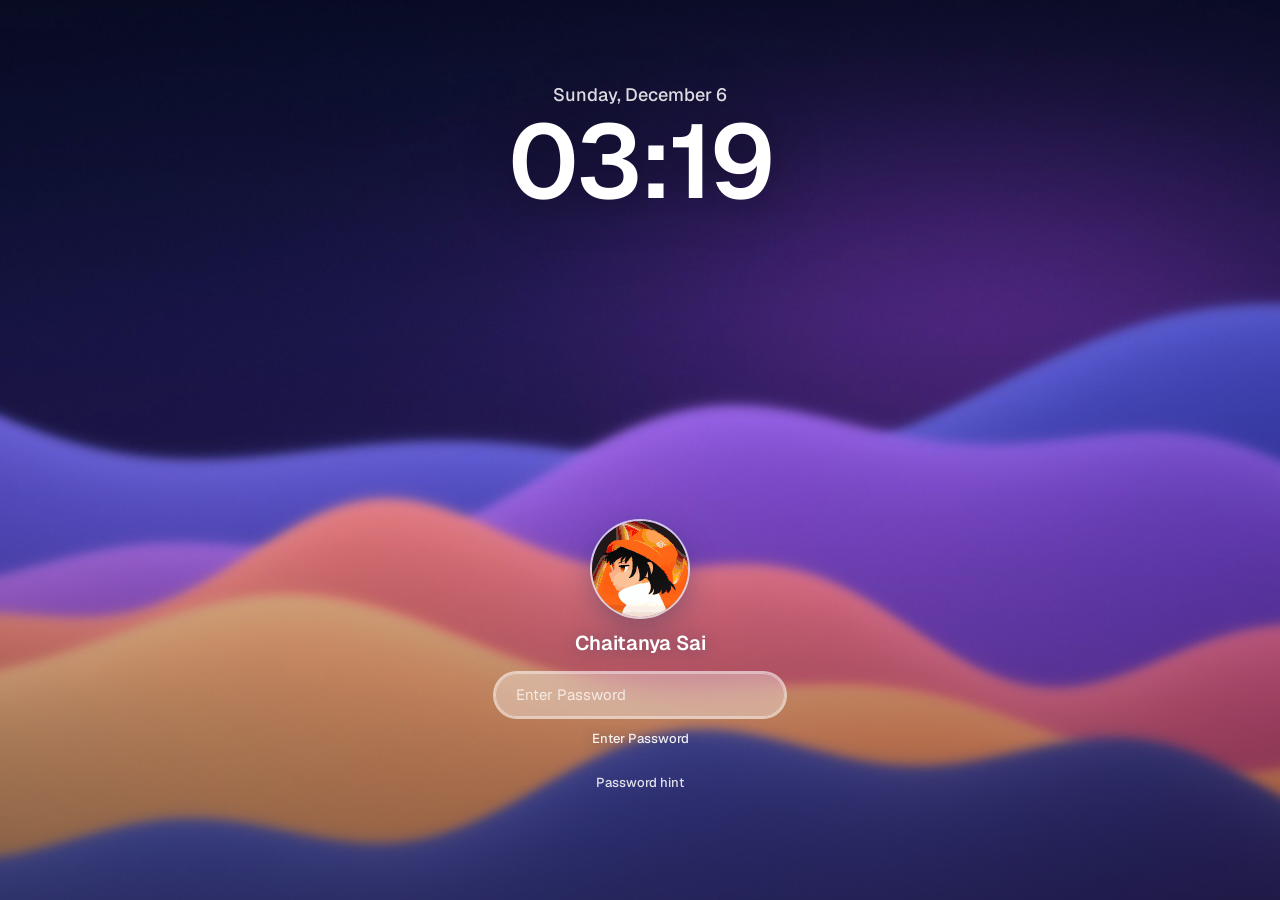
==== commit f9474b58: "Make /track work right after merge: derived signing key, setup hints Co-Authored-By: Claude Opus 5.5" ====
--- a/track/index.html
+++ b/track/index.html
@@ -6,8 +6,8 @@
     <meta name="robots" content="noindex, nofollow" />
     <title>Vroom stats</title>
     <link rel="icon" type="image/svg+xml" href="/assets/brand/favicon.svg" />
-    <script type="module" crossorigin src="/track/assets/index-8QdK7JLA.js"></script>
-    <link rel="stylesheet" crossorigin href="/track/assets/index-Cb0Qw09s.css">
+    <script type="module" crossorigin src="/track/assets/index-sIU_9DRT.js"></script>
+    <link rel="stylesheet" crossorigin href="/track/assets/index-DZjOyYYT.css">
   </head>
   <body>
     <div id="root"></div>
--- a/track/assets/index-DZjOyYYT.css
+++ b/track/assets/index-DZjOyYYT.css
@@ -0,0 +1 @@
+@font-face{font-family:Geist Variable;font-style:normal;font-display:swap;font-weight:100 900;src:url(/track/assets/geist-cyrillic-ext-wght-normal-DjL33-gN.woff2)format("woff2-variations");unicode-range:U+460-52F,U+1C80-1C8A,U+20B4,U+2DE0-2DFF,U+A640-A69F,U+FE2E-FE2F}@font-face{font-family:Geist Variable;font-style:normal;font-display:swap;font-weight:100 900;src:url(/track/assets/geist-cyrillic-wght-normal-BEAKL7Jp.woff2)format("woff2-variations");unicode-range:U+301,U+400-45F,U+490-491,U+4B0-4B1,U+2116}@font-face{font-family:Geist Variable;font-style:normal;font-display:swap;font-weight:100 900;src:url(/track/assets/geist-vietnamese-wght-normal-6IgcOCM7.woff2)format("woff2-variations");unicode-range:U+102-103,U+110-111,U+128-129,U+168-169,U+1A0-1A1,U+1AF-1B0,U+300-301,U+303-304,U+308-309,U+323,U+329,U+1EA0-1EF9,U+20AB}@font-face{font-family:Geist Variable;font-style:normal;font-display:swap;font-weight:100 900;src:url(/track/assets/geist-latin-ext-wght-normal-DC-KSUi6.woff2)format("woff2-variations");unicode-range:U+100-2BA,U+2BD-2C5,U+2C7-2CC,U+2CE-2D7,U+2DD-2FF,U+304,U+308,U+329,U+1D00-1DBF,U+1E00-1E9F,U+1EF2-1EFF,U+2020,U+20A0-20AB,U+20AD-20C0,U+2113,U+2C60-2C7F,U+A720-A7FF}@font-face{font-family:Geist Variable;font-style:normal;font-display:swap;font-weight:100 900;src:url(/track/assets/geist-latin-wght-normal-BgDaEnEv.woff2)format("woff2-variations");unicode-range:U+??,U+131,U+152-153,U+2BB-2BC,U+2C6,U+2DA,U+2DC,U+304,U+308,U+329,U+2000-206F,U+20AC,U+2122,U+2191,U+2193,U+2212,U+2215,U+FEFF,U+FFFD}@layer properties{@supports (((-webkit-hyphens:none)) and (not (margin-trim:inline))) or ((-moz-orient:inline) and (not (color:rgb(from red r g b)))){*,:before,:after,::backdrop{--tw-border-spacing-x:0;--tw-border-spacing-y:0;--tw-translate-x:0;--tw-translate-y:0;--tw-translate-z:0;--tw-space-y-reverse:0;--tw-border-style:solid;--tw-leading:initial;--tw-font-weight:initial;--tw-tracking:initial;--tw-ordinal:initial;--tw-slashed-zero:initial;--tw-numeric-figure:initial;--tw-numeric-spacing:initial;--tw-numeric-fraction:initial;--tw-shadow:0 0 #0000;--tw-shadow-color:initial;--tw-shadow-alpha:100%;--tw-inset-shadow:0 0 #0000;--tw-inset-shadow-color:initial;--tw-inset-shadow-alpha:100%;--tw-ring-color:initial;--tw-ring-shadow:0 0 #0000;--tw-inset-ring-color:initial;--tw-inset-ring-shadow:0 0 #0000;--tw-ring-inset:initial;--tw-ring-offset-width:0px;--tw-ring-offset-color:#fff;--tw-ring-offset-shadow:0 0 #0000;--tw-blur:initial;--tw-brightness:initial;--tw-contrast:initial;--tw-grayscale:initial;--tw-hue-rotate:initial;--tw-invert:initial;--tw-opacity:initial;--tw-saturate:initial;--tw-sepia:initial;--tw-drop-shadow:initial;--tw-drop-shadow-color:initial;--tw-drop-shadow-alpha:100%;--tw-drop-shadow-size:initial;--tw-backdrop-blur:initial;--tw-backdrop-brightness:initial;--tw-backdrop-contrast:initial;--tw-backdrop-grayscale:initial;--tw-backdrop-hue-rotate:initial;--tw-backdrop-invert:initial;--tw-backdrop-opacity:initial;--tw-backdrop-saturate:initial;--tw-backdrop-sepia:initial;--tw-duration:initial;--tw-scale-x:1;--tw-scale-y:1;--tw-scale-z:1}}}@layer theme{:root,:host{--font-mono:ui-monospace, SFMono-Regular, Menlo, Monaco, Consolas, "Liberation Mono", "Courier New", monospace;--color-amber-50:oklch(98.7% .022 95.277);--color-amber-700:oklch(55.5% .163 48.998);--color-emerald-50:oklch(97.9% .021 166.113);--color-emerald-500:oklch(69.6% .17 162.48);--color-emerald-600:oklch(59.6% .145 163.225);--color-emerald-700:oklch(50.8% .118 165.612);--color-blue-50:oklch(97% .014 254.604);--color-blue-700:oklch(48.8% .243 264.376);--color-rose-50:oklch(96.9% .015 12.422);--color-rose-700:oklch(51.4% .222 16.935);--color-black:#000;--color-white:#fff;--spacing:.25rem;--container-xl:36rem;--text-sm:.875rem;--text-sm--line-height:calc(1.25 / .875);--text-lg:1.125rem;--text-lg--line-height:calc(1.75 / 1.125);--text-xl:1.25rem;--text-xl--line-height:calc(1.75 / 1.25);--font-weight-normal:400;--font-weight-medium:500;--font-weight-semibold:600;--font-weight-bold:700;--tracking-tight:-.025em;--leading-tight:1.25;--leading-snug:1.375;--leading-relaxed:1.625;--radius-2xl:1rem;--animate-spin:spin 1s linear infinite;--animate-pulse:pulse 2s cubic-bezier(.4, 0, .6, 1) infinite;--blur-md:12px;--default-transition-duration:.15s;--default-transition-timing-function:cubic-bezier(.4, 0, .2, 1);--default-font-family:"Geist Variable", Inter, system-ui, sans-serif;--default-mono-font-family:var(--font-mono)}}@layer base{*,:after,:before,::backdrop{box-sizing:border-box;border:0 solid;margin:0;padding:0}::file-selector-button{box-sizing:border-box;border:0 solid;margin:0;padding:0}html,:host{-webkit-text-size-adjust:100%;tab-size:4;line-height:1.5;font-family:var(--default-font-family,-apple-system, BlinkMacSystemFont, "Segoe UI", Roboto, "Helvetica Neue", "Noto Sans", Arial, sans-serif, "Apple Color Emoji", "Segoe UI Emoji", "Segoe UI Symbol", "Noto Color Emoji");font-feature-settings:var(--default-font-feature-settings,normal);font-variation-settings:var(--default-font-variation-settings,normal);-webkit-tap-highlight-color:transparent}hr{height:0;color:inherit;border-top-width:1px}abbr:where([title]){-webkit-text-decoration:underline dotted;text-decoration:underline dotted}h1,h2,h3,h4,h5,h6{font-size:inherit;font-weight:inherit}a{color:inherit;-webkit-text-decoration:inherit;-webkit-text-decoration:inherit;-webkit-text-decoration:inherit;-webkit-text-decoration:inherit;text-decoration:inherit}b,strong{font-weight:bolder}code,kbd,samp,pre{font-family:var(--default-mono-font-family,ui-monospace, SFMono-Regular, Menlo, Monaco, Consolas, "Liberation Mono", "Courier New", monospace);font-feature-settings:var(--default-mono-font-feature-settings,normal);font-variation-settings:var(--default-mono-font-variation-settings,normal);font-size:1em}small{font-size:80%}sub,sup{vertical-align:baseline;font-size:75%;line-height:0;position:relative}sub{bottom:-.25em}sup{top:-.5em}table{text-indent:0;border-color:inherit;border-collapse:collapse}:-moz-focusring:where(:not(iframe)){outline:auto}progress{vertical-align:baseline}summary{display:list-item}ol,ul,menu{list-style:none}img,svg,video,canvas,audio,iframe,embed,object{vertical-align:middle;display:block}img,video{max-width:100%;height:auto}button,input,select,optgroup,textarea{font:inherit;font-feature-settings:inherit;font-variation-settings:inherit;letter-spacing:inherit;color:inherit;opacity:1;background-color:#0000;border-radius:0}::file-selector-button{font:inherit;font-feature-settings:inherit;font-variation-settings:inherit;letter-spacing:inherit;color:inherit;opacity:1;background-color:#0000;border-radius:0}:where(select:is([multiple],[size])) optgroup{font-weight:bolder}:where(select:is([multiple],[size])) optgroup option{padding-inline-start:20px}::file-selector-button{margin-inline-end:4px}::placeholder{opacity:1}@supports (not ((-webkit-appearance:-apple-pay-button))) or (contain-intrinsic-size:1px){::placeholder{color:currentColor}@supports (color:color-mix(in lab, red, red)){::placeholder{color:color-mix(in oklab, currentcolor 50%, transparent)}}}textarea{resize:vertical}::-webkit-search-decoration{-webkit-appearance:none}::-webkit-date-and-time-value{min-height:1lh;text-align:inherit}::-webkit-datetime-edit{display:inline-flex}::-webkit-datetime-edit-fields-wrapper{padding:0}::-webkit-datetime-edit{padding-block:0}::-webkit-datetime-edit-year-field{padding-block:0}::-webkit-datetime-edit-month-field{padding-block:0}::-webkit-datetime-edit-day-field{padding-block:0}::-webkit-datetime-edit-hour-field{padding-block:0}::-webkit-datetime-edit-minute-field{padding-block:0}::-webkit-datetime-edit-second-field{padding-block:0}::-webkit-datetime-edit-millisecond-field{padding-block:0}::-webkit-datetime-edit-meridiem-field{padding-block:0}::-webkit-calendar-picker-indicator{line-height:1}:-moz-ui-invalid{box-shadow:none}button,input:where([type=button],[type=reset],[type=submit]){appearance:button}::file-selector-button{appearance:button}::-webkit-inner-spin-button{height:auto}::-webkit-outer-spin-button{height:auto}[hidden]:where(:not([hidden=until-found])){display:none!important}*{border-color:var(--border)}body{background-color:var(--background);color:var(--foreground);-webkit-font-smoothing:antialiased;-moz-osx-font-smoothing:grayscale}}@layer components;@layer utilities{.pointer-events-none{pointer-events:none}.visible{visibility:visible}.absolute{position:absolute}.fixed{position:fixed}.relative{position:relative}.static{position:static}.sticky{position:sticky}.inset-0{inset:0}.inset-x-0{inset-inline:0}.inset-x-2{inset-inline:calc(var(--spacing) * 2)}.inset-y-0{inset-block:0}.-top-2{top:calc(var(--spacing) * -2)}.top-0{top:0}.top-1\.5{top:calc(var(--spacing) * 1.5)}.-right-1{right:calc(var(--spacing) * -1)}.right-0{right:0}.right-1\.5{right:calc(var(--spacing) * 1.5)}.-bottom-1{bottom:calc(var(--spacing) * -1)}.-bottom-px{bottom:-1px}.-left-\[21px\]{left:-21px}.z-10{z-index:10}.z-\[500\]{z-index:500}.z-\[1000\]{z-index:1000}.-mx-2{margin-inline:calc(var(--spacing) * -2)}.mx-auto{margin-inline:auto}.mt-0\.5{margin-top:calc(var(--spacing) * .5)}.mt-1{margin-top:var(--spacing)}.mt-1\.5{margin-top:calc(var(--spacing) * 1.5)}.mt-2{margin-top:calc(var(--spacing) * 2)}.mt-2\.5{margin-top:calc(var(--spacing) * 2.5)}.mt-3{margin-top:calc(var(--spacing) * 3)}.mt-4{margin-top:calc(var(--spacing) * 4)}.mt-5{margin-top:calc(var(--spacing) * 5)}.mt-6{margin-top:calc(var(--spacing) * 6)}.mt-\[9vh\]{margin-top:9vh}.mt-auto{margin-top:auto}.mr-2{margin-right:calc(var(--spacing) * 2)}.mr-auto{margin-right:auto}.mb-1{margin-bottom:var(--spacing)}.mb-3{margin-bottom:calc(var(--spacing) * 3)}.mb-4{margin-bottom:calc(var(--spacing) * 4)}.mb-\[12vh\]{margin-bottom:12vh}.ml-1{margin-left:var(--spacing)}.ml-auto{margin-left:auto}.block{display:block}.flex{display:flex}.grid{display:grid}.hidden{display:none}.inline-flex{display:inline-flex}.inline-grid{display:inline-grid}.size-2{width:calc(var(--spacing) * 2);height:calc(var(--spacing) * 2)}.size-2\.5{width:calc(var(--spacing) * 2.5);height:calc(var(--spacing) * 2.5)}.size-3{width:calc(var(--spacing) * 3);height:calc(var(--spacing) * 3)}.size-3\.5{width:calc(var(--spacing) * 3.5);height:calc(var(--spacing) * 3.5)}.size-4{width:calc(var(--spacing) * 4);height:calc(var(--spacing) * 4)}.size-5{width:calc(var(--spacing) * 5);height:calc(var(--spacing) * 5)}.size-6{width:calc(var(--spacing) * 6);height:calc(var(--spacing) * 6)}.size-7{width:calc(var(--spacing) * 7);height:calc(var(--spacing) * 7)}.size-8{width:calc(var(--spacing) * 8);height:calc(var(--spacing) * 8)}.size-9{width:calc(var(--spacing) * 9);height:calc(var(--spacing) * 9)}.size-11{width:calc(var(--spacing) * 11);height:calc(var(--spacing) * 11)}.size-24{width:calc(var(--spacing) * 24);height:calc(var(--spacing) * 24)}.h-0\.5{height:calc(var(--spacing) * .5)}.h-1\.5{height:calc(var(--spacing) * 1.5)}.h-2{height:calc(var(--spacing) * 2)}.h-2\.5{height:calc(var(--spacing) * 2.5)}.h-6{height:calc(var(--spacing) * 6)}.h-7{height:calc(var(--spacing) * 7)}.h-9{height:calc(var(--spacing) * 9)}.h-11{height:calc(var(--spacing) * 11)}.h-44{height:calc(var(--spacing) * 44)}.h-\[380px\]{height:380px}.h-dvh{height:100dvh}.h-full{height:100%}.min-h-10{min-height:calc(var(--spacing) * 10)}.min-h-dvh{min-height:100dvh}.w-5{width:calc(var(--spacing) * 5)}.w-7{width:calc(var(--spacing) * 7)}.w-11{width:calc(var(--spacing) * 11)}.w-16{width:calc(var(--spacing) * 16)}.w-\[38\%\]{width:38%}.w-full{width:100%}.max-w-\[150px\]{max-width:150px}.max-w-\[290px\]{max-width:290px}.max-w-\[1240px\]{max-width:1240px}.max-w-xl{max-width:var(--container-xl)}.min-w-0{min-width:0}.min-w-5{min-width:calc(var(--spacing) * 5)}.min-w-12{min-width:calc(var(--spacing) * 12)}.flex-1{flex:1}.shrink-0{flex-shrink:0}.border-separate{border-collapse:separate}.border-spacing-\[3px\]{--tw-border-spacing-x:3px;--tw-border-spacing-y:3px;border-spacing:var(--tw-border-spacing-x) var(--tw-border-spacing-y)}.-translate-x-1\/2{--tw-translate-x:calc(calc(1 / 2 * 100%) * -1);translate:var(--tw-translate-x) var(--tw-translate-y)}.translate-x-0{--tw-translate-x:0px;translate:var(--tw-translate-x) var(--tw-translate-y)}.translate-x-full{--tw-translate-x:100%;translate:var(--tw-translate-x) var(--tw-translate-y)}.animate-pulse{animation:var(--animate-pulse)}.animate-spin{animation:var(--animate-spin)}.cursor-default{cursor:default}.cursor-pointer{cursor:pointer}.\[scrollbar-width\:none\]{scrollbar-width:none}.grid-cols-2{grid-template-columns:repeat(2,minmax(0,1fr))}.grid-cols-3{grid-template-columns:repeat(3,minmax(0,1fr))}.flex-col{flex-direction:column}.flex-wrap{flex-wrap:wrap}.place-items-center{place-items:center}.items-baseline{align-items:baseline}.items-center{align-items:center}.items-end{align-items:flex-end}.items-start{align-items:flex-start}.justify-between{justify-content:space-between}.gap-0\.5{gap:calc(var(--spacing) * .5)}.gap-1{gap:var(--spacing)}.gap-1\.5{gap:calc(var(--spacing) * 1.5)}.gap-2{gap:calc(var(--spacing) * 2)}.gap-2\.5{gap:calc(var(--spacing) * 2.5)}.gap-3{gap:calc(var(--spacing) * 3)}.gap-5{gap:calc(var(--spacing) * 5)}.gap-\[2px\]{gap:2px}:where(.space-y-0\.5>:not(:last-child)){--tw-space-y-reverse:0;margin-block-start:calc(calc(var(--spacing) * .5) * var(--tw-space-y-reverse));margin-block-end:calc(calc(var(--spacing) * .5) * calc(1 - var(--tw-space-y-reverse)))}:where(.space-y-3>:not(:last-child)){--tw-space-y-reverse:0;margin-block-start:calc(calc(var(--spacing) * 3) * var(--tw-space-y-reverse));margin-block-end:calc(calc(var(--spacing) * 3) * calc(1 - var(--tw-space-y-reverse)))}:where(.space-y-5>:not(:last-child)){--tw-space-y-reverse:0;margin-block-start:calc(calc(var(--spacing) * 5) * var(--tw-space-y-reverse));margin-block-end:calc(calc(var(--spacing) * 5) * calc(1 - var(--tw-space-y-reverse)))}:where(.space-y-6>:not(:last-child)){--tw-space-y-reverse:0;margin-block-start:calc(calc(var(--spacing) * 6) * var(--tw-space-y-reverse));margin-block-end:calc(calc(var(--spacing) * 6) * calc(1 - var(--tw-space-y-reverse)))}.gap-x-3{column-gap:calc(var(--spacing) * 3)}.gap-x-4{column-gap:calc(var(--spacing) * 4)}.gap-x-6{column-gap:calc(var(--spacing) * 6)}.gap-y-1{row-gap:var(--spacing)}.gap-y-3{row-gap:calc(var(--spacing) * 3)}.truncate{text-overflow:ellipsis;white-space:nowrap;overflow:hidden}.overflow-hidden{overflow:hidden}.overflow-x-auto{overflow-x:auto}.overflow-y-auto{overflow-y:auto}.rounded-2xl{border-radius:var(--radius-2xl)}.rounded-\[4px\]{border-radius:4px}.rounded-full{border-radius:2147483647px}.rounded-lg{border-radius:var(--radius)}.rounded-md{border-radius:calc(var(--radius) - 2px)}.rounded-sm{border-radius:calc(var(--radius) - 4px)}.rounded-xl{border-radius:calc(var(--radius) + 4px)}.rounded-t-\[4px\]{border-top-left-radius:4px;border-top-right-radius:4px}.border{border-style:var(--tw-border-style);border-width:1px}.border-2{border-style:var(--tw-border-style);border-width:2px}.border-t{border-top-style:var(--tw-border-style);border-top-width:1px}.border-r{border-right-style:var(--tw-border-style);border-right-width:1px}.border-b{border-bottom-style:var(--tw-border-style);border-bottom-width:1px}.border-l{border-left-style:var(--tw-border-style);border-left-width:1px}.border-dashed{--tw-border-style:dashed;border-style:dashed}.border-background{border-color:var(--background)}.border-border\/60{border-color:var(--border)}@supports (color:color-mix(in lab, red, red)){.border-border\/60{border-color:color-mix(in oklab, var(--border) 60%, transparent)}}.border-border\/70{border-color:var(--border)}@supports (color:color-mix(in lab, red, red)){.border-border\/70{border-color:color-mix(in oklab, var(--border) 70%, transparent)}}.border-border\/80{border-color:var(--border)}@supports (color:color-mix(in lab, red, red)){.border-border\/80{border-color:color-mix(in oklab, var(--border) 80%, transparent)}}.border-white\/30{border-color:#ffffff4d}@supports (color:color-mix(in lab, red, red)){.border-white\/30{border-color:color-mix(in oklab, var(--color-white) 30%, transparent)}}.border-white\/40{border-color:#fff6}@supports (color:color-mix(in lab, red, red)){.border-white\/40{border-color:color-mix(in oklab, var(--color-white) 40%, transparent)}}.bg-\[\#eaf2fc\]{background-color:#eaf2fc}.bg-\[\#eef2f7\]{background-color:#eef2f7}.bg-amber-50{background-color:var(--color-amber-50)}.bg-background,.bg-background\/85{background-color:var(--background)}@supports (color:color-mix(in lab, red, red)){.bg-background\/85{background-color:color-mix(in oklab, var(--background) 85%, transparent)}}.bg-black\/30{background-color:#0000004d}@supports (color:color-mix(in lab, red, red)){.bg-black\/30{background-color:color-mix(in oklab, var(--color-black) 30%, transparent)}}.bg-blue-50{background-color:var(--color-blue-50)}.bg-card{background-color:var(--card)}.bg-emerald-50{background-color:var(--color-emerald-50)}.bg-emerald-500{background-color:var(--color-emerald-500)}.bg-foreground{background-color:var(--foreground)}.bg-muted{background-color:var(--muted)}.bg-muted-foreground\/40{background-color:var(--muted-foreground)}@supports (color:color-mix(in lab, red, red)){.bg-muted-foreground\/40{background-color:color-mix(in oklab, var(--muted-foreground) 40%, transparent)}}.bg-muted\/60{background-color:var(--muted)}@supports (color:color-mix(in lab, red, red)){.bg-muted\/60{background-color:color-mix(in oklab, var(--muted) 60%, transparent)}}.bg-muted\/70{background-color:var(--muted)}@supports (color:color-mix(in lab, red, red)){.bg-muted\/70{background-color:color-mix(in oklab, var(--muted) 70%, transparent)}}.bg-rose-50{background-color:var(--color-rose-50)}.bg-white\/15{background-color:#ffffff26}@supports (color:color-mix(in lab, red, red)){.bg-white\/15{background-color:color-mix(in oklab, var(--color-white) 15%, transparent)}}.bg-white\/20{background-color:#fff3}@supports (color:color-mix(in lab, red, red)){.bg-white\/20{background-color:color-mix(in oklab, var(--color-white) 20%, transparent)}}.bg-white\/25{background-color:#ffffff40}@supports (color:color-mix(in lab, red, red)){.bg-white\/25{background-color:color-mix(in oklab, var(--color-white) 25%, transparent)}}.bg-white\/40{background-color:#fff6}@supports (color:color-mix(in lab, red, red)){.bg-white\/40{background-color:color-mix(in oklab, var(--color-white) 40%, transparent)}}.object-cover{object-fit:cover}.p-0\.5{padding:calc(var(--spacing) * .5)}.p-4{padding:calc(var(--spacing) * 4)}.p-5{padding:calc(var(--spacing) * 5)}.px-1{padding-inline:var(--spacing)}.px-1\.5{padding-inline:calc(var(--spacing) * 1.5)}.px-2{padding-inline:calc(var(--spacing) * 2)}.px-2\.5{padding-inline:calc(var(--spacing) * 2.5)}.px-3{padding-inline:calc(var(--spacing) * 3)}.px-4{padding-inline:calc(var(--spacing) * 4)}.px-5{padding-inline:calc(var(--spacing) * 5)}.px-6{padding-inline:calc(var(--spacing) * 6)}.py-0\.5{padding-block:calc(var(--spacing) * .5)}.py-1{padding-block:var(--spacing)}.py-1\.5{padding-block:calc(var(--spacing) * 1.5)}.py-2{padding-block:calc(var(--spacing) * 2)}.py-2\.5{padding-block:calc(var(--spacing) * 2.5)}.py-3{padding-block:calc(var(--spacing) * 3)}.py-4{padding-block:calc(var(--spacing) * 4)}.py-6{padding-block:calc(var(--spacing) * 6)}.py-8{padding-block:calc(var(--spacing) * 8)}.pt-1{padding-top:var(--spacing)}.pt-2{padding-top:calc(var(--spacing) * 2)}.pt-4{padding-top:calc(var(--spacing) * 4)}.pt-5{padding-top:calc(var(--spacing) * 5)}.pr-1{padding-right:var(--spacing)}.pr-2{padding-right:calc(var(--spacing) * 2)}.pr-3{padding-right:calc(var(--spacing) * 3)}.pr-12{padding-right:calc(var(--spacing) * 12)}.pb-2\.5{padding-bottom:calc(var(--spacing) * 2.5)}.pb-4{padding-bottom:calc(var(--spacing) * 4)}.pb-6{padding-bottom:calc(var(--spacing) * 6)}.pb-7{padding-bottom:calc(var(--spacing) * 7)}.pl-3{padding-left:calc(var(--spacing) * 3)}.pl-4{padding-left:calc(var(--spacing) * 4)}.pl-5{padding-left:calc(var(--spacing) * 5)}.pl-9{padding-left:calc(var(--spacing) * 9)}.pl-\[2px\]{padding-left:2px}.text-center{text-align:center}.text-left{text-align:left}.text-right{text-align:right}.text-lg{font-size:var(--text-lg);line-height:var(--tw-leading,var(--text-lg--line-height))}.text-sm{font-size:var(--text-sm);line-height:var(--tw-leading,var(--text-sm--line-height))}.text-xl{font-size:var(--text-xl);line-height:var(--tw-leading,var(--text-xl--line-height))}.text-\[11\.5px\]{font-size:11.5px}.text-\[11px\]{font-size:11px}.text-\[12\.5px\]{font-size:12.5px}.text-\[12px\]{font-size:12px}.text-\[13\.5px\]{font-size:13.5px}.text-\[13px\]{font-size:13px}.text-\[14\.5px\]{font-size:14.5px}.text-\[14px\]{font-size:14px}.text-\[15px\]{font-size:15px}.text-\[16px\]{font-size:16px}.text-\[17px\]{font-size:17px}.text-\[18px\]{font-size:18px}.text-\[22px\]{font-size:22px}.text-\[28px\]{font-size:28px}.text-\[44px\]{font-size:44px}.text-\[84px\]{font-size:84px}.leading-none{--tw-leading:1;line-height:1}.leading-relaxed{--tw-leading:var(--leading-relaxed);line-height:var(--leading-relaxed)}.leading-snug{--tw-leading:var(--leading-snug);line-height:var(--leading-snug)}.leading-tight{--tw-leading:var(--leading-tight);line-height:var(--leading-tight)}.font-bold{--tw-font-weight:var(--font-weight-bold);font-weight:var(--font-weight-bold)}.font-medium{--tw-font-weight:var(--font-weight-medium);font-weight:var(--font-weight-medium)}.font-normal{--tw-font-weight:var(--font-weight-normal);font-weight:var(--font-weight-normal)}.font-semibold{--tw-font-weight:var(--font-weight-semibold);font-weight:var(--font-weight-semibold)}.tracking-\[-0\.04em\]{--tw-tracking:-.04em;letter-spacing:-.04em}.tracking-tight{--tw-tracking:var(--tracking-tight);letter-spacing:var(--tracking-tight)}.break-words{overflow-wrap:break-word}.whitespace-nowrap{white-space:nowrap}.text-\[\#1c5cab\]{color:#1c5cab}.text-amber-700{color:var(--color-amber-700)}.text-background,.text-background\/70{color:var(--background)}@supports (color:color-mix(in lab, red, red)){.text-background\/70{color:color-mix(in oklab, var(--background) 70%, transparent)}}.text-blue-700{color:var(--color-blue-700)}.text-emerald-600{color:var(--color-emerald-600)}.text-emerald-700{color:var(--color-emerald-700)}.text-foreground,.text-foreground\/80{color:var(--foreground)}@supports (color:color-mix(in lab, red, red)){.text-foreground\/80{color:color-mix(in oklab, var(--foreground) 80%, transparent)}}.text-muted-foreground,.text-muted-foreground\/50{color:var(--muted-foreground)}@supports (color:color-mix(in lab, red, red)){.text-muted-foreground\/50{color:color-mix(in oklab, var(--muted-foreground) 50%, transparent)}}.text-rose-700{color:var(--color-rose-700)}.text-white{color:var(--color-white)}.text-white\/85{color:#ffffffd9}@supports (color:color-mix(in lab, red, red)){.text-white\/85{color:color-mix(in oklab, var(--color-white) 85%, transparent)}}.text-white\/90{color:#ffffffe6}@supports (color:color-mix(in lab, red, red)){.text-white\/90{color:color-mix(in oklab, var(--color-white) 90%, transparent)}}.tabular-nums{--tw-numeric-spacing:tabular-nums;font-variant-numeric:var(--tw-ordinal,) var(--tw-slashed-zero,) var(--tw-numeric-figure,) var(--tw-numeric-spacing,) var(--tw-numeric-fraction,)}.underline-offset-4{text-underline-offset:4px}.placeholder-white\/75::placeholder{color:#ffffffbf}@supports (color:color-mix(in lab, red, red)){.placeholder-white\/75::placeholder{color:color-mix(in oklab, var(--color-white) 75%, transparent)}}.opacity-0{opacity:0}.opacity-100{opacity:1}.shadow-2xl{--tw-shadow:0 25px 50px -12px var(--tw-shadow-color,#00000040);box-shadow:var(--tw-inset-shadow), var(--tw-inset-ring-shadow), var(--tw-ring-offset-shadow), var(--tw-ring-shadow), var(--tw-shadow)}.shadow-\[0_0_0_1px_rgb\(0_0_0\/0\.06\)\,0_1px_2px_rgb\(0_0_0\/0\.05\)\]{--tw-shadow:0 0 0 1px var(--tw-shadow-color,#0000000f), 0 1px 2px var(--tw-shadow-color,#0000000d);box-shadow:var(--tw-inset-shadow), var(--tw-inset-ring-shadow), var(--tw-ring-offset-shadow), var(--tw-ring-shadow), var(--tw-shadow)}.shadow-\[0_0_0_1px_rgb\(0_0_0\/0\.06\)\,0_1px_3px_rgb\(0_0_0\/0\.04\)\]{--tw-shadow:0 0 0 1px var(--tw-shadow-color,#0000000f), 0 1px 3px var(--tw-shadow-color,#0000000a);box-shadow:var(--tw-inset-shadow), var(--tw-inset-ring-shadow), var(--tw-ring-offset-shadow), var(--tw-ring-shadow), var(--tw-shadow)}.shadow-\[0_0_0_1px_rgb\(0_0_0\/0\.06\)\]{--tw-shadow:0 0 0 1px var(--tw-shadow-color,#0000000f);box-shadow:var(--tw-inset-shadow), var(--tw-inset-ring-shadow), var(--tw-ring-offset-shadow), var(--tw-ring-shadow), var(--tw-shadow)}.shadow-\[0_0_0_1px_rgb\(0_0_0\/0\.08\)\]{--tw-shadow:0 0 0 1px var(--tw-shadow-color,#00000014);box-shadow:var(--tw-inset-shadow), var(--tw-inset-ring-shadow), var(--tw-ring-offset-shadow), var(--tw-ring-shadow), var(--tw-shadow)}.shadow-\[0_10px_30px_rgba\(11\,42\,85\,\.35\)\]{--tw-shadow:0 10px 30px var(--tw-shadow-color,#0b2a5559);box-shadow:var(--tw-inset-shadow), var(--tw-inset-ring-shadow), var(--tw-ring-offset-shadow), var(--tw-ring-shadow), var(--tw-shadow)}.shadow-lg{--tw-shadow:0 10px 15px -3px var(--tw-shadow-color,#0000001a), 0 4px 6px -4px var(--tw-shadow-color,#0000001a);box-shadow:var(--tw-inset-shadow), var(--tw-inset-ring-shadow), var(--tw-ring-offset-shadow), var(--tw-ring-shadow), var(--tw-shadow)}.ring-2{--tw-ring-shadow:var(--tw-ring-inset,) 0 0 0 calc(2px + var(--tw-ring-offset-width)) var(--tw-ring-color,currentcolor);box-shadow:var(--tw-inset-shadow), var(--tw-inset-ring-shadow), var(--tw-ring-offset-shadow), var(--tw-ring-shadow), var(--tw-shadow)}.ring-white{--tw-ring-color:var(--color-white)}.ring-white\/70{--tw-ring-color:#ffffffb3}@supports (color:color-mix(in lab, red, red)){.ring-white\/70{--tw-ring-color:color-mix(in oklab, var(--color-white) 70%, transparent)}}.drop-shadow-\[0_1px_6px_rgba\(11\,42\,85\,\.45\)\]{--tw-drop-shadow-size:drop-shadow(0 1px 6px var(--tw-drop-shadow-color,#0b2a5573));--tw-drop-shadow:var(--tw-drop-shadow-size);filter:var(--tw-blur,) var(--tw-brightness,) var(--tw-contrast,) var(--tw-grayscale,) var(--tw-hue-rotate,) var(--tw-invert,) var(--tw-saturate,) var(--tw-sepia,) var(--tw-drop-shadow,)}.drop-shadow-\[0_1px_8px_rgba\(11\,42\,85\,\.4\)\]{--tw-drop-shadow-size:drop-shadow(0 1px 8px var(--tw-drop-shadow-color,#0b2a5566));--tw-drop-shadow:var(--tw-drop-shadow-size);filter:var(--tw-blur,) var(--tw-brightness,) var(--tw-contrast,) var(--tw-grayscale,) var(--tw-hue-rotate,) var(--tw-invert,) var(--tw-saturate,) var(--tw-sepia,) var(--tw-drop-shadow,)}.drop-shadow-\[0_2px_24px_rgba\(0\,0\,0\,\.45\)\]{--tw-drop-shadow-size:drop-shadow(0 2px 24px var(--tw-drop-shadow-color,#00000073));--tw-drop-shadow:var(--tw-drop-shadow-size);filter:var(--tw-blur,) var(--tw-brightness,) var(--tw-contrast,) var(--tw-grayscale,) var(--tw-hue-rotate,) var(--tw-invert,) var(--tw-saturate,) var(--tw-sepia,) var(--tw-drop-shadow,)}.invert{--tw-invert:invert(100%);filter:var(--tw-blur,) var(--tw-brightness,) var(--tw-contrast,) var(--tw-grayscale,) var(--tw-hue-rotate,) var(--tw-invert,) var(--tw-saturate,) var(--tw-sepia,) var(--tw-drop-shadow,)}.filter{filter:var(--tw-blur,) var(--tw-brightness,) var(--tw-contrast,) var(--tw-grayscale,) var(--tw-hue-rotate,) var(--tw-invert,) var(--tw-saturate,) var(--tw-sepia,) var(--tw-drop-shadow,)}.backdrop-blur-md{--tw-backdrop-blur:blur(var(--blur-md));-webkit-backdrop-filter:var(--tw-backdrop-blur,) var(--tw-backdrop-brightness,) var(--tw-backdrop-contrast,) var(--tw-backdrop-grayscale,) var(--tw-backdrop-hue-rotate,) var(--tw-backdrop-invert,) var(--tw-backdrop-opacity,) var(--tw-backdrop-saturate,) var(--tw-backdrop-sepia,);backdrop-filter:var(--tw-backdrop-blur,) var(--tw-backdrop-brightness,) var(--tw-backdrop-contrast,) var(--tw-backdrop-grayscale,) var(--tw-backdrop-hue-rotate,) var(--tw-backdrop-invert,) var(--tw-backdrop-opacity,) var(--tw-backdrop-saturate,) var(--tw-backdrop-sepia,)}.transition{transition-property:color,background-color,border-color,outline-color,text-decoration-color,fill,stroke,--tw-gradient-from,--tw-gradient-via,--tw-gradient-to,opacity,box-shadow,transform,translate,scale,rotate,filter,-webkit-backdrop-filter,backdrop-filter,display,content-visibility,overlay,pointer-events;transition-timing-function:var(--tw-ease,var(--default-transition-timing-function));transition-duration:var(--tw-duration,var(--default-transition-duration))}.transition-opacity{transition-property:opacity;transition-timing-function:var(--tw-ease,var(--default-transition-timing-function));transition-duration:var(--tw-duration,var(--default-transition-duration))}.transition-transform{transition-property:transform,translate,scale,rotate;transition-timing-function:var(--tw-ease,var(--default-transition-timing-function));transition-duration:var(--tw-duration,var(--default-transition-duration))}.duration-300{--tw-duration:.3s;transition-duration:.3s}.outline-none{--tw-outline-style:none;outline-style:none}@media (hover:hover){.group-hover\:translate-x-0\.5:is(:where(.group):hover *){--tw-translate-x:calc(var(--spacing) * .5);translate:var(--tw-translate-x) var(--tw-translate-y)}.group-hover\:text-foreground:is(:where(.group):hover *){color:var(--foreground)}}.last\:col-span-2:last-child{grid-column:span 2/span 2}.last\:mb-0:last-child{margin-bottom:0}.last\:border-0:last-child{border-style:var(--tw-border-style);border-width:0}.last\:border-b-0:last-child{border-bottom-style:var(--tw-border-style);border-bottom-width:0}.odd\:border-r:nth-child(odd){border-right-style:var(--tw-border-style);border-right-width:1px}@media (hover:hover){.hover\:bg-black\/\[0\.04\]:hover{background-color:#0000000a}@supports (color:color-mix(in lab, red, red)){.hover\:bg-black\/\[0\.04\]:hover{background-color:color-mix(in oklab, var(--color-black) 4%, transparent)}}.hover\:bg-muted:hover,.hover\:bg-muted\/50:hover{background-color:var(--muted)}@supports (color:color-mix(in lab, red, red)){.hover\:bg-muted\/50:hover{background-color:color-mix(in oklab, var(--muted) 50%, transparent)}}.hover\:bg-muted\/60:hover{background-color:var(--muted)}@supports (color:color-mix(in lab, red, red)){.hover\:bg-muted\/60:hover{background-color:color-mix(in oklab, var(--muted) 60%, transparent)}}.hover\:bg-white\/30:hover{background-color:#ffffff4d}@supports (color:color-mix(in lab, red, red)){.hover\:bg-white\/30:hover{background-color:color-mix(in oklab, var(--color-white) 30%, transparent)}}.hover\:text-foreground:hover{color:var(--foreground)}.hover\:underline:hover{text-decoration-line:underline}}.focus\:bg-white\/35:focus{background-color:#ffffff59}@supports (color:color-mix(in lab, red, red)){.focus\:bg-white\/35:focus{background-color:color-mix(in oklab, var(--color-white) 35%, transparent)}}.focus\:ring-2:focus{--tw-ring-shadow:var(--tw-ring-inset,) 0 0 0 calc(2px + var(--tw-ring-offset-width)) var(--tw-ring-color,currentcolor);box-shadow:var(--tw-inset-shadow), var(--tw-inset-ring-shadow), var(--tw-ring-offset-shadow), var(--tw-ring-shadow), var(--tw-shadow)}.focus\:ring-white\/60:focus{--tw-ring-color:#fff9}@supports (color:color-mix(in lab, red, red)){.focus\:ring-white\/60:focus{--tw-ring-color:color-mix(in oklab, var(--color-white) 60%, transparent)}}.active\:scale-90:active{--tw-scale-x:90%;--tw-scale-y:90%;--tw-scale-z:90%;scale:var(--tw-scale-x) var(--tw-scale-y)}.disabled\:opacity-60:disabled{opacity:.6}.disabled\:opacity-70:disabled{opacity:.7}@media (width>=40rem){.sm\:inline-flex{display:inline-flex}.sm\:p-5{padding:calc(var(--spacing) * 5)}.sm\:p-6{padding:calc(var(--spacing) * 6)}.sm\:px-8{padding-inline:calc(var(--spacing) * 8)}.sm\:text-\[104px\]{font-size:104px}}@media (width>=48rem){.md\:grid-cols-2{grid-template-columns:repeat(2,minmax(0,1fr))}}@media (width>=64rem){.lg\:col-span-2{grid-column:span 2/span 2}.lg\:col-span-3{grid-column:span 3/span 3}.lg\:block{display:block}.lg\:flex{display:flex}.lg\:grid{display:grid}.lg\:hidden{display:none}.lg\:grid-cols-1{grid-template-columns:repeat(1,minmax(0,1fr))}.lg\:grid-cols-2{grid-template-columns:repeat(2,minmax(0,1fr))}.lg\:grid-cols-3{grid-template-columns:repeat(3,minmax(0,1fr))}.lg\:grid-cols-4{grid-template-columns:repeat(4,minmax(0,1fr))}.lg\:grid-cols-5{grid-template-columns:repeat(5,minmax(0,1fr))}.lg\:grid-cols-\[232px_minmax\(0\,1fr\)\]{grid-template-columns:232px minmax(0,1fr)}.lg\:grid-cols-\[minmax\(0\,1fr\)_280px\]{grid-template-columns:minmax(0,1fr) 280px}.lg\:flex-row{flex-direction:row}.lg\:items-center{align-items:center}.lg\:justify-between{justify-content:space-between}.lg\:gap-3{gap:calc(var(--spacing) * 3)}.lg\:border-t-0{border-top-style:var(--tw-border-style);border-top-width:0}.lg\:border-l{border-left-style:var(--tw-border-style);border-left-width:1px}.lg\:last\:col-span-1:last-child{grid-column:span 1/span 1}.lg\:odd\:border-r-0:nth-child(odd){border-right-style:var(--tw-border-style);border-right-width:0}}.\[\&_b\]\:font-semibold b{--tw-font-weight:var(--font-weight-semibold);font-weight:var(--font-weight-semibold)}.\[\&_b\]\:text-foreground b{color:var(--foreground)}}:root{--radius:.75rem;--background:#f5f5f6;--foreground:oklch(14.5% 0 0);--card:oklch(100% 0 0);--card-foreground:oklch(14.5% 0 0);--popover:oklch(100% 0 0);--popover-foreground:oklch(14.5% 0 0);--primary:oklch(20.5% 0 0);--primary-foreground:oklch(98.5% 0 0);--secondary:oklch(97% 0 0);--secondary-foreground:oklch(20.5% 0 0);--muted:#f2f2f4;--muted-foreground:oklch(55.6% 0 0);--accent:oklch(97% 0 0);--accent-foreground:oklch(20.5% 0 0);--destructive:oklch(57.7% .245 27.325);--border:#e6e6e9;--input:oklch(92.2% 0 0);--ring:oklch(70.8% 0 0);--brand:#1677f2;--brand-soft:#eaf2fe}.jvm-tooltip{background:var(--foreground);color:var(--background);border-radius:8px;padding:4px 8px;font-family:inherit;font-size:12px;box-shadow:0 4px 16px #0000001f}@keyframes yd-shake{0%,to{transform:translate(0)}15%{transform:translate(-10px)}35%{transform:translate(9px)}55%{transform:translate(-6px)}75%{transform:translate(4px)}}@keyframes yd-ring{0%{box-shadow:0 0 #ffffffa6}to{box-shadow:0 0 0 16px #fff0}}@keyframes yd-pop{0%{opacity:0;transform:scale(.6)}70%{transform:scale(1.08)}to{opacity:1;transform:scale(1)}}@keyframes yd-scan{0%,to{transform:scale(1)}50%{transform:scale(1.04)}}.yd-shake{animation:.5s cubic-bezier(.36,.07,.19,.97) yd-shake}.yd-ring{animation:1.1s ease-out infinite yd-ring}.yd-pop{animation:.35s cubic-bezier(.34,1.56,.64,1) both yd-pop}.yd-scan{animation:1.4s ease-in-out infinite yd-scan}.yd-lock{transition:opacity .55s,transform .55s}.yd-lock .yd-veil{transition:opacity .55s,-webkit-backdrop-filter .55s,backdrop-filter .55s}.yd-lock.yd-out{opacity:0;transform:scale(1.04)}.yd-lock.yd-out .yd-veil{opacity:0}@media (prefers-reduced-motion:reduce){.yd-shake,.yd-ring,.yd-scan,.yd-pop{animation:none}.yd-lock{transition:none}}.leaflet-tile-pane{filter:grayscale()contrast(1.05)}.leaflet-container{background:var(--muted);font-family:inherit}@property --tw-border-spacing-x{syntax:"<length>";inherits:false;initial-value:0}@property --tw-border-spacing-y{syntax:"<length>";inherits:false;initial-value:0}@property --tw-translate-x{syntax:"*";inherits:false;initial-value:0}@property --tw-translate-y{syntax:"*";inherits:false;initial-value:0}@property --tw-translate-z{syntax:"*";inherits:false;initial-value:0}@property --tw-space-y-reverse{syntax:"*";inherits:false;initial-value:0}@property --tw-border-style{syntax:"*";inherits:false;initial-value:solid}@property --tw-leading{syntax:"*";inherits:false}@property --tw-font-weight{syntax:"*";inherits:false}@property --tw-tracking{syntax:"*";inherits:false}@property --tw-ordinal{syntax:"*";inherits:false}@property --tw-slashed-zero{syntax:"*";inherits:false}@property --tw-numeric-figure{syntax:"*";inherits:false}@property --tw-numeric-spacing{syntax:"*";inherits:false}@property --tw-numeric-fraction{syntax:"*";inherits:false}@property --tw-shadow{syntax:"*";inherits:false;initial-value:0 0 #0000}@property --tw-shadow-color{syntax:"*";inherits:false}@property --tw-shadow-alpha{syntax:"<percentage>";inherits:false;initial-value:100%}@property --tw-inset-shadow{syntax:"*";inherits:false;initial-value:0 0 #0000}@property --tw-inset-shadow-color{syntax:"*";inherits:false}@property --tw-inset-shadow-alpha{syntax:"<percentage>";inherits:false;initial-value:100%}@property --tw-ring-color{syntax:"*";inherits:false}@property --tw-ring-shadow{syntax:"*";inherits:false;initial-value:0 0 #0000}@property --tw-inset-ring-color{syntax:"*";inherits:false}@property --tw-inset-ring-shadow{syntax:"*";inherits:false;initial-value:0 0 #0000}@property --tw-ring-inset{syntax:"*";inherits:false}@property --tw-ring-offset-width{syntax:"<length>";inherits:false;initial-value:0}@property --tw-ring-offset-color{syntax:"*";inherits:false;initial-value:#fff}@property --tw-ring-offset-shadow{syntax:"*";inherits:false;initial-value:0 0 #0000}@property --tw-blur{syntax:"*";inherits:false}@property --tw-brightness{syntax:"*";inherits:false}@property --tw-contrast{syntax:"*";inherits:false}@property --tw-grayscale{syntax:"*";inherits:false}@property --tw-hue-rotate{syntax:"*";inherits:false}@property --tw-invert{syntax:"*";inherits:false}@property --tw-opacity{syntax:"*";inherits:false}@property --tw-saturate{syntax:"*";inherits:false}@property --tw-sepia{syntax:"*";inherits:false}@property --tw-drop-shadow{syntax:"*";inherits:false}@property --tw-drop-shadow-color{syntax:"*";inherits:false}@property --tw-drop-shadow-alpha{syntax:"<percentage>";inherits:false;initial-value:100%}@property --tw-drop-shadow-size{syntax:"*";inherits:false}@property --tw-backdrop-blur{syntax:"*";inherits:false}@property --tw-backdrop-brightness{syntax:"*";inherits:false}@property --tw-backdrop-contrast{syntax:"*";inherits:false}@property --tw-backdrop-grayscale{syntax:"*";inherits:false}@property --tw-backdrop-hue-rotate{syntax:"*";inherits:false}@property --tw-backdrop-invert{syntax:"*";inherits:false}@property --tw-backdrop-opacity{syntax:"*";inherits:false}@property --tw-backdrop-saturate{syntax:"*";inherits:false}@property --tw-backdrop-sepia{syntax:"*";inherits:false}@property --tw-duration{syntax:"*";inherits:false}@property --tw-scale-x{syntax:"*";inherits:false;initial-value:1}@property --tw-scale-y{syntax:"*";inherits:false;initial-value:1}@property --tw-scale-z{syntax:"*";inherits:false;initial-value:1}@keyframes spin{to{transform:rotate(360deg)}}@keyframes pulse{50%{opacity:.5}}.leaflet-pane,.leaflet-tile,.leaflet-marker-icon,.leaflet-marker-shadow,.leaflet-tile-container,.leaflet-pane>svg,.leaflet-pane>canvas,.leaflet-zoom-box,.leaflet-image-layer,.leaflet-layer{position:absolute;top:0;left:0}.leaflet-container{overflow:hidden}.leaflet-tile,.leaflet-marker-icon,.leaflet-marker-shadow{-webkit-user-select:none;user-select:none;-webkit-user-drag:none}.leaflet-tile::selection{background:0 0}.leaflet-safari .leaflet-tile{image-rendering:-webkit-optimize-contrast}.leaflet-safari .leaflet-tile-container{-webkit-transform-origin:0 0;width:1600px;height:1600px}.leaflet-marker-icon,.leaflet-marker-shadow{display:block}.leaflet-container .leaflet-overlay-pane svg{max-width:none!important;max-height:none!important}.leaflet-container .leaflet-marker-pane img,.leaflet-container .leaflet-shadow-pane img,.leaflet-container .leaflet-tile-pane img,.leaflet-container img.leaflet-image-layer,.leaflet-container .leaflet-tile{width:auto;padding:0;max-width:none!important;max-height:none!important}.leaflet-container img.leaflet-tile{mix-blend-mode:plus-lighter}.leaflet-container.leaflet-touch-zoom{-ms-touch-action:pan-x pan-y;touch-action:pan-x pan-y}.leaflet-container.leaflet-touch-drag{-ms-touch-action:pinch-zoom;touch-action:none;touch-action:pinch-zoom}.leaflet-container.leaflet-touch-drag.leaflet-touch-zoom{-ms-touch-action:none;touch-action:none}.leaflet-container{-webkit-tap-highlight-color:transparent}.leaflet-container a{-webkit-tap-highlight-color:#33b5e566}.leaflet-tile{filter:inherit;visibility:hidden}.leaflet-tile-loaded{visibility:inherit}.leaflet-zoom-box{box-sizing:border-box;z-index:800;width:0;height:0}.leaflet-overlay-pane svg{-moz-user-select:none}.leaflet-pane{z-index:400}.leaflet-tile-pane{z-index:200}.leaflet-overlay-pane{z-index:400}.leaflet-shadow-pane{z-index:500}.leaflet-marker-pane{z-index:600}.leaflet-tooltip-pane{z-index:650}.leaflet-popup-pane{z-index:700}.leaflet-map-pane canvas{z-index:100}.leaflet-map-pane svg{z-index:200}.leaflet-vml-shape{width:1px;height:1px}.lvml{behavior:url(#default#VML);display:inline-block;position:absolute}.leaflet-control{z-index:800;pointer-events:visiblePainted;pointer-events:auto;position:relative}.leaflet-top,.leaflet-bottom{z-index:1000;pointer-events:none;position:absolute}.leaflet-top{top:0}.leaflet-right{right:0}.leaflet-bottom{bottom:0}.leaflet-left{left:0}.leaflet-control{float:left;clear:both}.leaflet-right .leaflet-control{float:right}.leaflet-top .leaflet-control{margin-top:10px}.leaflet-bottom .leaflet-control{margin-bottom:10px}.leaflet-left .leaflet-control{margin-left:10px}.leaflet-right .leaflet-control{margin-right:10px}.leaflet-fade-anim .leaflet-popup{opacity:0;transition:opacity .2s linear}.leaflet-fade-anim .leaflet-map-pane .leaflet-popup{opacity:1}.leaflet-zoom-animated{transform-origin:0 0}svg.leaflet-zoom-animated{will-change:transform}.leaflet-zoom-anim .leaflet-zoom-animated{-webkit-transition:-webkit-transform .25s cubic-bezier(0,0,.25,1);-moz-transition:-moz-transform .25s cubic-bezier(0,0,.25,1);transition:transform .25s cubic-bezier(0,0,.25,1)}.leaflet-zoom-anim .leaflet-tile,.leaflet-pan-anim .leaflet-tile{transition:none}.leaflet-zoom-anim .leaflet-zoom-hide{visibility:hidden}.leaflet-interactive{cursor:pointer}.leaflet-grab{cursor:-webkit-grab;cursor:-moz-grab;cursor:grab}.leaflet-crosshair,.leaflet-crosshair .leaflet-interactive{cursor:crosshair}.leaflet-popup-pane,.leaflet-control{cursor:auto}.leaflet-dragging .leaflet-grab,.leaflet-dragging .leaflet-grab .leaflet-interactive,.leaflet-dragging .leaflet-marker-draggable{cursor:move;cursor:-webkit-grabbing;cursor:-moz-grabbing;cursor:grabbing}.leaflet-marker-icon,.leaflet-marker-shadow,.leaflet-image-layer,.leaflet-pane>svg path,.leaflet-tile-container{pointer-events:none}.leaflet-marker-icon.leaflet-interactive,.leaflet-image-layer.leaflet-interactive,.leaflet-pane>svg path.leaflet-interactive,svg.leaflet-image-layer.leaflet-interactive path{pointer-events:visiblePainted;pointer-events:auto}.leaflet-container{outline-offset:1px;background:#ddd}.leaflet-container a{color:#0078a8}.leaflet-zoom-box{background:#ffffff80;border:2px dotted #38f}.leaflet-container{font-family:Helvetica Neue,Arial,Helvetica,sans-serif;font-size:.75rem;line-height:1.5}.leaflet-bar{border-radius:4px;box-shadow:0 1px 5px #000000a6}.leaflet-bar a{text-align:center;color:#000;background-color:#fff;border-bottom:1px solid #ccc;width:26px;height:26px;line-height:26px;text-decoration:none;display:block}.leaflet-bar a,.leaflet-control-layers-toggle{background-position:50%;background-repeat:no-repeat;display:block}.leaflet-bar a:hover,.leaflet-bar a:focus{background-color:#f4f4f4}.leaflet-bar a:first-child{border-top-left-radius:4px;border-top-right-radius:4px}.leaflet-bar a:last-child{border-bottom:none;border-bottom-right-radius:4px;border-bottom-left-radius:4px}.leaflet-bar a.leaflet-disabled{cursor:default;color:#bbb;background-color:#f4f4f4}.leaflet-touch .leaflet-bar a{width:30px;height:30px;line-height:30px}.leaflet-touch .leaflet-bar a:first-child{border-top-left-radius:2px;border-top-right-radius:2px}.leaflet-touch .leaflet-bar a:last-child{border-bottom-right-radius:2px;border-bottom-left-radius:2px}.leaflet-control-zoom-in,.leaflet-control-zoom-out{text-indent:1px;font:700 18px Lucida Console,Monaco,monospace}.leaflet-touch .leaflet-control-zoom-in,.leaflet-touch .leaflet-control-zoom-out{font-size:22px}.leaflet-control-layers{background:#fff;border-radius:5px;box-shadow:0 1px 5px #0006}.leaflet-control-layers-toggle{background-image:url([data-uri]);width:36px;height:36px}.leaflet-retina .leaflet-control-layers-toggle{background-image:url([data-uri]);background-size:26px 26px}.leaflet-touch .leaflet-control-layers-toggle{width:44px;height:44px}.leaflet-control-layers .leaflet-control-layers-list,.leaflet-control-layers-expanded .leaflet-control-layers-toggle{display:none}.leaflet-control-layers-expanded .leaflet-control-layers-list{display:block;position:relative}.leaflet-control-layers-expanded{color:#333;background:#fff;padding:6px 10px 6px 6px}.leaflet-control-layers-scrollbar{padding-right:5px;overflow:hidden scroll}.leaflet-control-layers-selector{margin-top:2px;position:relative;top:1px}.leaflet-control-layers label{font-size:1.08333em;display:block}.leaflet-control-layers-separator{border-top:1px solid #ddd;height:0;margin:5px -10px 5px -6px}.leaflet-default-icon-path{background-image:url([data-uri])}.leaflet-container .leaflet-control-attribution{background:#fffc;margin:0}.leaflet-control-attribution,.leaflet-control-scale-line{color:#333;padding:0 5px;line-height:1.4}.leaflet-control-attribution a{text-decoration:none}.leaflet-control-attribution a:hover,.leaflet-control-attribution a:focus{text-decoration:underline}.leaflet-attribution-flag{width:1em;height:.6669em;vertical-align:baseline!important;display:inline!important}.leaflet-left .leaflet-control-scale{margin-left:5px}.leaflet-bottom .leaflet-control-scale{margin-bottom:5px}.leaflet-control-scale-line{white-space:nowrap;box-sizing:border-box;text-shadow:1px 1px #fff;background:#fffc;border:2px solid #777;border-top:none;padding:2px 5px 1px;line-height:1.1}.leaflet-control-scale-line:not(:first-child){border-top:2px solid #777;border-bottom:none;margin-top:-2px}.leaflet-control-scale-line:not(:first-child):not(:last-child){border-bottom:2px solid #777}.leaflet-touch .leaflet-control-attribution,.leaflet-touch .leaflet-control-layers,.leaflet-touch .leaflet-bar{box-shadow:none}.leaflet-touch .leaflet-control-layers,.leaflet-touch .leaflet-bar{background-clip:padding-box;border:2px solid #0003}.leaflet-popup{text-align:center;margin-bottom:20px;position:absolute}.leaflet-popup-content-wrapper{text-align:left;border-radius:12px;padding:1px}.leaflet-popup-content{min-height:1px;margin:13px 24px 13px 20px;font-size:1.08333em;line-height:1.3}.leaflet-popup-content p{margin:1.3em 0}.leaflet-popup-tip-container{pointer-events:none;width:40px;height:20px;margin-top:-1px;margin-left:-20px;position:absolute;left:50%;overflow:hidden}.leaflet-popup-tip{pointer-events:auto;width:17px;height:17px;margin:-10px auto 0;padding:1px;transform:rotate(45deg)}.leaflet-popup-content-wrapper,.leaflet-popup-tip{color:#333;background:#fff;box-shadow:0 3px 14px #0006}.leaflet-container a.leaflet-popup-close-button{text-align:center;color:#757575;background:0 0;border:none;width:24px;height:24px;font:16px/24px Tahoma,Verdana,sans-serif;text-decoration:none;position:absolute;top:0;right:0}.leaflet-container a.leaflet-popup-close-button:hover,.leaflet-container a.leaflet-popup-close-button:focus{color:#585858}.leaflet-popup-scrolled{overflow:auto}.leaflet-oldie .leaflet-popup-content-wrapper{-ms-zoom:1}.leaflet-oldie .leaflet-popup-tip{-ms-filter:"progid:DXImageTransform.Microsoft.Matrix(M11=0.70710678, M12=0.70710678, M21=-0.70710678, M22=0.70710678)";width:24px;filter:progid:DXImageTransform.Microsoft.Matrix(M11=.707107, M12=.707107, M21=-.707107, M22=.707107);margin:0 auto}.leaflet-oldie .leaflet-control-zoom,.leaflet-oldie .leaflet-control-layers,.leaflet-oldie .leaflet-popup-content-wrapper,.leaflet-oldie .leaflet-popup-tip{border:1px solid #999}.leaflet-div-icon{background:#fff;border:1px solid #666}.leaflet-tooltip{color:#222;white-space:nowrap;-webkit-user-select:none;user-select:none;pointer-events:none;background-color:#fff;border:1px solid #fff;border-radius:3px;padding:6px;position:absolute;box-shadow:0 1px 3px #0006}.leaflet-tooltip.leaflet-interactive{cursor:pointer;pointer-events:auto}.leaflet-tooltip-top:before,.leaflet-tooltip-bottom:before,.leaflet-tooltip-left:before,.leaflet-tooltip-right:before{pointer-events:none;content:"";background:0 0;border:6px solid #0000;position:absolute}.leaflet-tooltip-bottom{margin-top:6px}.leaflet-tooltip-top{margin-top:-6px}.leaflet-tooltip-bottom:before,.leaflet-tooltip-top:before{margin-left:-6px;left:50%}.leaflet-tooltip-top:before{border-top-color:#fff;margin-bottom:-12px;bottom:0}.leaflet-tooltip-bottom:before{border-bottom-color:#fff;margin-top:-12px;margin-left:-6px;top:0}.leaflet-tooltip-left{margin-left:-6px}.leaflet-tooltip-right{margin-left:6px}.leaflet-tooltip-left:before,.leaflet-tooltip-right:before{margin-top:-6px;top:50%}.leaflet-tooltip-left:before{border-left-color:#fff;margin-right:-12px;right:0}.leaflet-tooltip-right:before{border-right-color:#fff;margin-left:-12px;left:0}@media print{.leaflet-control{-webkit-print-color-adjust:exact;print-color-adjust:exact}}
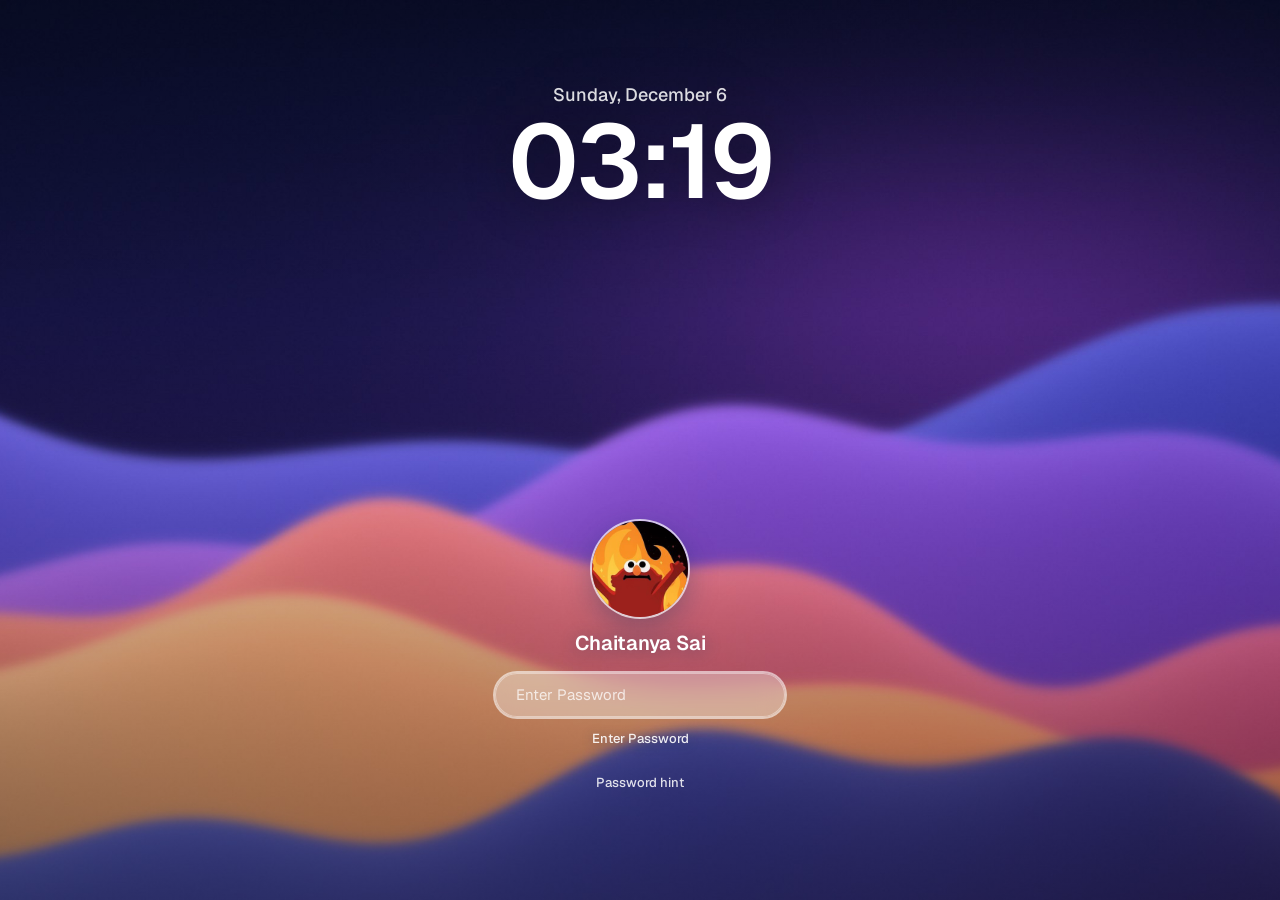
==== commit afe5c684: "Lock screen: Elmo DP, and a password that works right after merging - Avatar is the supplied image, " ====
--- a/track/index.html
+++ b/track/index.html
@@ -6,7 +6,7 @@
     <meta name="robots" content="noindex, nofollow" />
     <title>Vroom stats</title>
     <link rel="icon" type="image/svg+xml" href="/assets/brand/favicon.svg" />
-    <script type="module" crossorigin src="/track/assets/index-sIU_9DRT.js"></script>
+    <script type="module" crossorigin src="/track/assets/index-YBtszewI.js"></script>
     <link rel="stylesheet" crossorigin href="/track/assets/index-DZjOyYYT.css">
   </head>
   <body>
